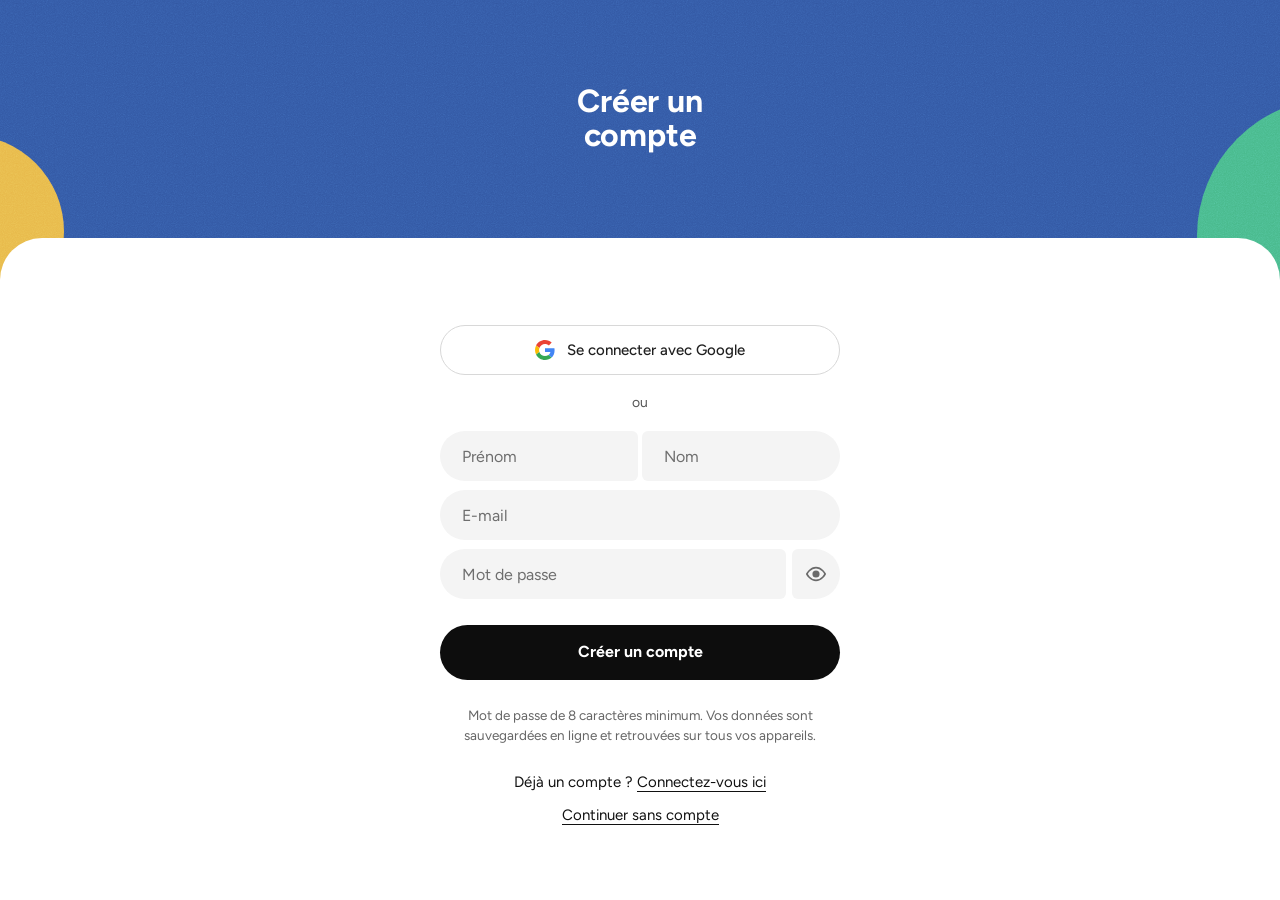
==== index.html @ 7c38512a "Add files via upload" ====
<!DOCTYPE html>
<html lang="fr">
<head>
<meta charset="utf-8">
<meta name="viewport" content="width=device-width, initial-scale=1, viewport-fit=cover">
<title>Classe Master : appel, absences et notes pour enseignants</title>
<meta name="description" content="Classe Master : l’application gratuite pour enseignants. Faites l’appel en quelques secondes, suivez les absences et retards, saisissez les notes et partagez le bilan de vos classes.">
<meta name="keywords" content="Classe Master, appel, présence, absences, retards, notes, enseignant, école, classe, Congo, Brazzaville">
<meta name="author" content="MPOUCK Digital Agency">
<meta name="robots" content="index, follow">
<link rel="canonical" href="https://classemaster.github.io/">
<link rel="icon" type="image/svg+xml" href="icons/icon.svg">
<link rel="icon" type="image/png" sizes="32x32" href="icons/favicon-32.png">
<link rel="apple-touch-icon" href="icons/apple-touch-icon.png">
<link rel="manifest" href="manifest.webmanifest">
<meta name="application-name" content="Classe Master">
<meta name="apple-mobile-web-app-title" content="Classe Master">
<meta name="apple-mobile-web-app-capable" content="yes">
<meta property="og:type" content="website">
<meta property="og:site_name" content="Classe Master">
<meta property="og:locale" content="fr_FR">
<meta property="og:title" content="Classe Master : appel, absences et notes pour enseignants">
<meta property="og:description" content="Classe Master : l’application gratuite pour enseignants. Faites l’appel en quelques secondes, suivez les absences et retards, saisissez les notes et partagez le bilan de vos classes.">
<meta property="og:image" content="https://classemaster.github.io/icons/icon-512.png">
<meta property="og:url" content="https://classemaster.github.io/">
<meta name="twitter:card" content="summary">
<meta name="twitter:image" content="https://classemaster.github.io/icons/icon-512.png">
<meta name="twitter:title" content="Classe Master">
<meta name="twitter:description" content="Classe Master : l’application gratuite pour enseignants. Faites l’appel en quelques secondes, suivez les absences et retards, saisissez les notes et partagez le bilan de vos classes.">
<script type="application/ld+json">{"@context":"https://schema.org","@type":"WebApplication","name":"Classe Master","url":"https://classemaster.github.io/","description":"Classe Master : l’application gratuite pour enseignants. Faites l’appel en quelques secondes, suivez les absences et retards, saisissez les notes et partagez le bilan de vos classes.","applicationCategory":"EducationalApplication","operatingSystem":"Any","inLanguage":"fr","offers":{"@type":"Offer","price":"0","priceCurrency":"XAF"},"author":{"@type":"Organization","name":"MPOUCK Digital Agency"}}</script>
<link rel="stylesheet" href="https://fonts.googleapis.com/css2?family=Atkinson+Hyperlegible:wght@400;700&family=Figtree:wght@400;500;600;700&display=swap">
<link rel="stylesheet" href="css/style.css">
<link rel="stylesheet" href="css/theme.css">
<link rel="stylesheet" href="css/features.css">
<meta name="theme-color" content="#1E3F8A">
</head>
<body>
<main>
<header>
  <select id="cls" aria-label="Classe"></select>
  <input type="date" id="dt" aria-label="Date de l’appel">
</header>
<nav role="tablist" aria-label="Navigation principale">
  <button role="tab" data-v="home" aria-selected="false"><svg viewBox="0 0 24 24" aria-hidden="true"><path d="M4 11.5 12 5l8 6.5V20H4z"/><path d="M10 20v-5h4v5"/></svg><span>Accueil</span></button>
  <button role="tab" data-v="hist" aria-selected="false"><svg viewBox="0 0 24 24" aria-hidden="true"><path d="M5 20V10M12 20V4M19 20v-7"/></svg><span>Bilan</span></button>
  <button role="tab" data-v="search" aria-selected="false"><svg viewBox="0 0 24 24" aria-hidden="true"><circle cx="10.5" cy="10.5" r="6"/><path d="m15 15 5.5 5.5"/></svg><span>Recherche</span></button>
  <button role="tab" data-v="compte" aria-selected="false"><svg viewBox="0 0 24 24" aria-hidden="true"><circle cx="12" cy="8" r="4"/><path d="M4.5 20.5c0-4 3.4-6.500 7.500-6.500s7.500 2.500 7.500 6.500"/></svg><span>Compte</span></button>
</nav>
<p class="sync" id="sync"></p>
<div id="pend"></div>
<div id="view"></div>
<p class="site-link"><a href="https://classemaster.github.io/" target="_blank" rel="noopener">Classe Master · classemaster.github.io</a></p>
</main>
<noscript><p style="padding:24px;font-family:sans-serif">Classe Master nécessite JavaScript. Activez-le puis rechargez la page : <a href="https://classemaster.github.io/">classemaster.github.io</a></p></noscript>
<div id="lock" class="lock" hidden><div class="card"><h1 style="text-transform:none">Classe Master</h1><p class="sub">Entrez votre code pour continuer.</p><input id="lp" class="pin" type="text" inputmode="numeric" autocomplete="off" autocapitalize="off" spellcheck="false" maxlength="8" placeholder="4 à 8 chiffres" aria-label="Code"><p class="sub" id="lm"></p><button class="btn" id="lgo" style="width:100%">Déverrouiller</button><button class="lnk" id="lfg" style="margin-top:10px">Code oublié ?</button></div></div>

<script src="js/vendor/supabase.js" defer></script>
<script src="js/state.js" defer></script>
<script src="js/supabase.js" defer></script>
<script src="js/utils.js" defer></script>
<script src="js/auth.js" defer></script>
<script src="js/nav.js" defer></script>
<script src="js/appel.js" defer></script>
<script src="js/export.js" defer></script>
<script src="js/bilan.js" defer></script>
<script src="js/classes.js" defer></script>
<script src="js/notes.js" defer></script>
<script src="js/moyennes.js" defer></script>
<script src="js/progression.js" defer></script>
<script src="js/bulletins.js" defer></script>
<script src="js/carnet.js" defer></script>
<script src="js/cahier.js" defer></script>
<script src="js/import.js" defer></script>
<script src="js/devoirs.js" defer></script>
<script src="js/suivi.js" defer></script>
<script src="js/recherche.js" defer></script>
<script src="js/sync.js" defer></script>
<script src="js/horaires.js" defer></script>
<script src="js/observations.js" defer></script>
<script src="js/events.js" defer></script>
<script src="js/main.js" defer></script>
<script>if("serviceWorker" in navigator&&/^https?:$/.test(location.protocol)){window.addEventListener("load",function(){navigator.serviceWorker.register("sw.js").catch(function(){});});}</script>
</body>
</html>
---- css/style.css ----
:root{--bg:#f2f5f9;--surface:#fff;--ink:#16202e;--mute:#5d6b7e;--line:#d9e0ea;--p:#1f7a4d;--pbg:#e0f3e8;--a:#b42b3a;--abg:#fbe3e6;--r:#9a6200;--rbg:#fdf0d2;--accent:#2b4a8b;
box-sizing:border-box;padding-top:env(safe-area-inset-top,0px);padding-bottom:env(safe-area-inset-bottom,0px)}
@media (prefers-color-scheme:dark){:root:not([data-theme="light"]){--bg:#0f1621;--surface:#192232;--ink:#e8edf5;--mute:#9aa8bc;--line:#2b3850;--p:#5fd08e;--pbg:#14382a;--a:#ff8591;--abg:#43202a;--r:#f2b84b;--rbg:#40330f;--accent:#8fb0f5;color-scheme:dark}}
:root[data-theme="dark"]{--bg:#0f1621;--surface:#192232;--ink:#e8edf5;--mute:#9aa8bc;--line:#2b3850;--p:#5fd08e;--pbg:#14382a;--a:#ff8591;--abg:#43202a;--r:#f2b84b;--rbg:#40330f;--accent:#8fb0f5;color-scheme:dark}
*{box-sizing:border-box}
[hidden]{display:none!important}
.fld{display:block;margin-bottom:10px;font-weight:700}.fld input{display:block;width:100%;margin-top:4px;font-weight:400}
.err{color:var(--a);min-height:1.2em;margin:4px 0 10px}.err.ok{color:var(--p)}
.av{flex:0 0 auto;width:56px;height:56px;border-radius:50%;background:var(--accent);color:var(--bg);display:flex;align-items:center;justify-content:center;font-weight:700;font-size:1.3rem}
.hist{gap:10px}.hist span{min-width:0;overflow-wrap:anywhere}.hist span:last-child{text-align:right;color:var(--mute)}
html{scroll-padding-top:env(safe-area-inset-top,0px)}
body{margin:0;background:var(--bg);color:var(--ink);font:16px/1.4 "Atkinson Hyperlegible",system-ui,-apple-system,"Segoe UI",sans-serif}
button,select,input,textarea{font:inherit;color:inherit}
main{max-width:640px;margin:0 auto;padding:12px 14px 120px}
header{display:flex;gap:8px;align-items:center;margin-bottom:10px}
select,input[type=date],input[type=text],input[type=number],input[type=password],input[type=search],textarea{background:var(--surface);border:1px solid var(--line);border-radius:10px;padding:10px 12px;min-height:44px}
header select{flex:1;font-weight:700}
nav{position:fixed;left:12px;right:12px;bottom:calc(10px + env(safe-area-inset-bottom,0px));max-width:420px;margin:0 auto;z-index:20;display:flex;gap:2px;padding:7px 8px;background:var(--surface);border:1px solid var(--line);border-radius:999px;box-shadow:0 10px 28px rgba(22,32,46,.18),0 2px 6px rgba(22,32,46,.08)}
nav button{flex:1;min-width:0;display:flex;flex-direction:column;align-items:center;gap:3px;padding:6px 0;background:none;border:0;border-radius:999px;font-size:.69rem;font-weight:700;color:var(--mute);cursor:pointer}
nav svg{width:23px;height:23px;fill:none;stroke:currentColor;stroke-width:1.8;stroke-linecap:round;stroke-linejoin:round}
nav button[aria-selected=true]{color:var(--accent);background:var(--bg)}
nav button[aria-selected=true] svg{stroke-width:2.3}
:focus-visible{outline:3px solid var(--accent);outline-offset:2px}
h1{font-size:1.5rem;margin:0;text-transform:capitalize}
.sub{color:var(--mute);margin:2px 0 12px}
.count{display:flex;gap:8px;margin:12px 0}
.count div{flex:1;border-radius:10px;padding:8px 10px;font-weight:700;text-align:center}
.count b{display:block;font-size:1.6rem;line-height:1.1}
.cp{background:var(--pbg);color:var(--p)}.ca{background:var(--abg);color:var(--a)}.cr{background:var(--rbg);color:var(--r)}.cn{background:var(--line);color:var(--mute)}
.bar{display:flex;gap:8px;margin-bottom:12px;flex-wrap:wrap}
.btn{background:var(--accent);color:var(--bg);border:0;border-radius:10px;padding:10px 14px;font-weight:700;min-height:44px;cursor:pointer}
.btn.ghost{background:none;color:var(--accent);border:1px solid var(--accent)}
.row{background:var(--surface);border:1px solid var(--line);border-left:6px solid var(--line);border-radius:12px;padding:10px 12px;margin-bottom:8px}
.row.p{border-left-color:var(--p)}.row.a{border-left-color:var(--a);background:var(--abg)}.row.r{border-left-color:var(--r);background:var(--rbg)}
.nm{font-weight:700;margin-bottom:8px}.row[hidden]{display:none}.qb{display:flex;gap:6px;margin-bottom:8px}.qb input{flex:1;min-width:0}
.mot{display:flex;gap:6px;margin-top:8px}.mot input{flex:1;min-width:0}.flt{display:flex;gap:6px;flex-wrap:wrap;margin-bottom:12px}.flt select{flex:1}.sync{font-size:.85rem;color:var(--mute);margin:-6px 0 10px}
.al{display:inline-block;background:var(--abg);color:var(--a);border:1px solid var(--a);border-radius:999px;padding:1px 8px;font-size:.8rem;font-weight:700;margin-left:6px}
.rate{font-size:2.2rem;font-weight:700;color:var(--accent);line-height:1.1;margin-bottom:4px}
.lnk{background:none;border:0;padding:6px 0;color:var(--accent);font-weight:700;text-align:left;cursor:pointer;font-size:inherit}
.mt{font-size:.85rem}.mt th,.mt td{padding:6px 4px;min-width:30px;text-align:center}.mt .sk{position:sticky;left:0;background:var(--surface);text-align:left;min-width:110px;z-index:1}.mt td[data-open]{cursor:pointer;font-weight:700}
.lock{position:fixed;inset:0;background:var(--bg);z-index:50;display:flex;align-items:center;justify-content:center;padding:20px}.lock[hidden]{display:none}.lock .card{width:100%;max-width:360px;margin:0}
.pin{-webkit-text-security:disc;letter-spacing:.35em;text-align:center;font-size:1.3rem;width:100%}
.seg{display:grid;grid-template-columns:repeat(3,1fr);gap:6px}
.seg button{border:1px solid var(--line);background:var(--surface);border-radius:8px;min-height:42px;cursor:pointer;font-weight:700}
.seg button[aria-pressed=true].p{background:var(--p);color:var(--bg);border-color:var(--p)}
.seg button[aria-pressed=true].a{background:var(--a);color:var(--bg);border-color:var(--a)}
.seg button[aria-pressed=true].r{background:var(--r);color:var(--bg);border-color:var(--r)}
.card{background:var(--surface);border:1px solid var(--line);border-radius:12px;padding:12px;margin-bottom:12px}
.card h2{font-size:1.05rem;margin:0 0 8px}
textarea{width:100%;min-height:120px}
.sum{white-space:pre-wrap;background:var(--bg);border-radius:8px;padding:10px;margin:8px 0}
.scroll{overflow-x:auto}
table{border-collapse:collapse;width:100%}
th,td{text-align:left;padding:8px 6px;border-bottom:1px solid var(--line)}
td.n,th.n{text-align:center}
.li{display:flex;justify-content:space-between;align-items:center;gap:8px;padding:10px 0;border-bottom:1px solid var(--line)}
.li button{background:none;border:0;color:var(--a);font-weight:700;cursor:pointer;min-height:40px}
.hist{width:100%;text-align:left;background:var(--surface);border:1px solid var(--line);border-radius:10px;padding:10px 12px;margin-bottom:8px;cursor:pointer;display:flex;justify-content:space-between}
.empty{text-align:center;color:var(--mute);padding:28px 10px}
.fl{position:fixed;left:0;right:0;bottom:0;padding:10px 14px calc(10px + env(safe-area-inset-bottom,0px));background:var(--bg);border-top:1px solid var(--line)}
.fl .btn{width:100%;max-width:612px;display:block;margin:0 auto}
/* ===== Écrans de connexion / création de compte ===== */
.authpage{--hd:#3358a4;--c1:#e8b94a;--c2:#48b98b;--w:min(100vw,460px);
--grain:url("data:image/svg+xml;utf8,<svg xmlns='http://www.w3.org/2000/svg' width='160' height='160'><filter id='n'><feTurbulence type='fractalNoise' baseFrequency='.9' numOctaves='3' stitchTiles='stitch'/><feColorMatrix type='saturate' values='0'/></filter><rect width='100%' height='100%' filter='url(%23n)'/></svg>");
position:fixed;inset:0;z-index:30;overflow:hidden;color-scheme:light;font-family:"Figtree","Atkinson Hyperlegible",system-ui,-apple-system,"Segoe UI",sans-serif;background:#fff;display:flex}
.ascroll{flex:1;display:flex;min-width:0;min-height:0}
.acard{display:flex;flex-direction:column;width:100%;height:100%;background:#fff;color:#111;overflow:hidden}
.ahead{position:relative;flex:3 1 0;min-height:120px;max-height:340px;overflow:hidden;background:var(--hd)}
.ahead::after{content:"";position:absolute;inset:0;background:var(--grain);opacity:.32;mix-blend-mode:overlay;pointer-events:none}
.ahead i{position:absolute;border-radius:50%}
.ahead .c1{width:calc(var(--w)*.42);height:calc(var(--w)*.42);left:calc(var(--w)*-.28);bottom:calc(var(--w)*-.1);background:var(--c1)}
.ahead .c2{width:calc(var(--w)*.6);height:calc(var(--w)*.6);right:calc(var(--w)*-.42);bottom:calc(var(--w)*-.2);background:var(--c2)}
.ahead h1{position:absolute;left:0;right:0;top:env(safe-area-inset-top,0px);height:calc(100% - 44px - env(safe-area-inset-top,0px));margin:0;display:flex;align-items:center;justify-content:center;text-align:center;font-size:32px;line-height:1.05;font-weight:700;letter-spacing:-.2px;text-transform:none;color:#fff}
.apanel{position:relative;flex:1 0 auto;margin-top:-44px;background:#fff;border-radius:42px 42px 0 0;padding-top:40px;padding-bottom:calc(28px + env(safe-area-inset-bottom,0px));padding-inline:max(23px,calc((100% - 400px)/2));display:flex;flex-direction:column;justify-content:center}
.acard .gbtn{display:flex;align-items:center;justify-content:center;gap:12px;width:100%;height:50px;padding:0;background:#fff;border:1.5px solid #d8d8d8;border-radius:999px;font-family:inherit;font-size:15px;font-weight:500;color:#202020;cursor:pointer}
.gbtn svg{width:20px;height:20px;flex:0 0 auto}
.aor{margin:18px 0;line-height:20px;text-align:center;color:#555;font-size:14px}
.acard .ai{display:block;width:100%;height:50px;min-height:50px;margin:0;padding:0 22px;border:0;border-radius:999px;background:#f4f4f4;color:#1b1b1b;font-family:inherit;font-size:16px}
.acard .ai::placeholder{color:#6e6e6e;opacity:1}
.acard .afull{margin-bottom:9px}
.arow{display:flex;gap:4px;margin-bottom:9px}
.arow.pw{gap:6px;margin-bottom:0}
.acard .arow .ai{flex:1;min-width:0}
.acard .arow .ai:first-child{border-radius:25px 6px 6px 25px}
.acard .arow .ai:nth-child(2){border-radius:6px 25px 25px 6px}
.acard .eye{flex:0 0 48px;height:50px;padding:0;border:0;border-radius:6px 25px 25px 6px;background:#f4f4f4;color:#6a6a6a;display:flex;align-items:center;justify-content:center;cursor:pointer}
.eye svg{width:22px;height:22px;fill:none;stroke:currentColor;stroke-width:1.8;stroke-linecap:round;stroke-linejoin:round}
.eye .pu{fill:currentColor}.eye .sl{display:none}.eye[aria-pressed=true] .sl{display:block}
.aerr{margin:12px 4px 0;text-align:center;font-size:13.5px;line-height:1.3;color:#b42b3a}
.aerr:empty{display:none}
.aerr.aok{color:#1f7a4d}
.acard .abtn{display:block;width:100%;height:55px;margin:26px 0 0;padding:0;border:0;border-radius:999px;background:#0d0d0d;color:#fff;font-family:inherit;font-size:16px;font-weight:700;cursor:pointer}
.abtn:hover{background:#262626}.abtn:active{transform:scale(.99)}
.aterms{margin:25px 0 0;min-height:40px;display:flex;align-items:center;justify-content:center;text-align:center;font-size:13.5px;line-height:20px;color:#666}
.afoot{margin:26px 0 0;text-align:center;font-size:15px;line-height:20px;color:#111}
.acard .alink{display:inline;background:none;border:0;border-bottom:1px solid currentColor;padding:2px 0 0;margin:0;font-family:inherit;font-size:inherit;line-height:1.2;color:#111;cursor:pointer}
.afoot.gl{margin-top:12px}
.gban{display:flex;gap:10px;align-items:center;justify-content:space-between;background:var(--rbg);color:var(--r);border:1px solid var(--r);border-radius:12px;padding:8px 8px 8px 12px;margin-bottom:12px;font-weight:700;font-size:.9rem;line-height:1.3}
.gban .btn{flex:0 0 auto;padding:8px 12px;min-height:40px}
.acard :focus-visible{outline:3px solid #111;outline-offset:2px}
.acard .ai:focus,.acard .ai:focus-visible{outline:0;box-shadow:inset 0 0 0 2px #111;background:#fff}
/* ===== Accueil ===== */
.hm{display:grid;gap:12px}
.hm-hero{position:relative;overflow:hidden;isolation:isolate;border-radius:26px;padding:18px 18px 16px;color:#fff;background:#2f55a0}
.hm-hero::before{content:"";position:absolute;z-index:-1;width:150px;height:150px;border-radius:50%;background:#48b98b;right:-50px;bottom:-80px}
.hm-hero::after{content:"";position:absolute;z-index:-1;width:130px;height:130px;border-radius:50%;background:#e8b94a;right:70px;bottom:-90px}
.hm-top{display:flex;justify-content:space-between;align-items:flex-start;gap:12px}
.hm-date{font-size:.85rem;opacity:.88}
.hm-hi{font-size:1.6rem;line-height:1.1;margin:4px 0 6px;text-transform:none}
.hm-cl{font-weight:700;font-size:.95rem}
.hm-ring{position:relative;flex:0 0 84px;width:84px;height:84px}
.rg{width:84px;height:84px}.rg circle{fill:none;stroke-width:8;stroke-linecap:round}
.rt{stroke:rgba(255,255,255,.28)}.rp{stroke:#fff}
.rv{position:absolute;inset:0;display:flex;align-items:center;justify-content:center;font-weight:700;font-size:1.15rem}
.hm-st{margin:14px 0;font-size:.92rem}
.hm-cta{min-height:46px;padding:0 22px;border:0;border-radius:999px;background:#fff;color:#16202e;font-weight:700;font-size:1rem;cursor:pointer}
.hm-card{background:var(--surface);border:1px solid var(--line);border-radius:20px;padding:14px}
.hm-h{font-size:1.05rem;font-weight:700;margin:0 0 10px}
.hm-h2{margin:6px 0 -4px}
.hm-week{display:flex;gap:6px}
.wd{flex:1;display:flex;flex-direction:column;align-items:center;gap:6px;background:none;border:0;padding:0;cursor:pointer;font-weight:700;color:var(--mute);font-size:.8rem}
.wd i{font-style:normal;width:40px;height:40px;border-radius:50%;display:flex;align-items:center;justify-content:center;border:2px dashed var(--line);font-size:.95rem;color:var(--ink)}
.wd.dn i{background:var(--p);border:2px solid var(--p);color:var(--bg)}
.wd.td i{border:2px solid var(--accent);color:var(--accent)}
.wd.fu{opacity:.55}
.hm-tiles{display:grid;grid-template-columns:repeat(3,1fr);gap:8px}
.hm-tile{background:var(--surface);border:1px solid var(--line);border-radius:18px;padding:12px 6px;text-align:center;display:flex;flex-direction:column;gap:2px}
.hm-tile b{font-size:1.5rem;line-height:1.1}.hm-tile span{font-size:.75rem;color:var(--mute);font-weight:700}
.hm-cls{display:grid;grid-template-columns:repeat(2,1fr);gap:10px}
@media (min-width:520px){.hm-cls{grid-template-columns:repeat(3,1fr)}}
.cc{min-width:0;display:flex;flex-direction:column;gap:6px;text-align:left;background:var(--surface);border:2px solid var(--line);border-radius:20px;padding:12px;cursor:pointer}
.cc.on{border-color:var(--accent);box-shadow:0 6px 16px rgba(43,74,139,.15)}
.cc b{font-size:1.02rem;overflow-wrap:anywhere}.cc small{color:var(--mute);font-size:.8rem}
.sp{display:flex;align-items:flex-end;gap:3px;height:30px}.sp i{flex:1;background:var(--p);border-radius:3px 3px 1px 1px}.sp i.e{height:4px;background:var(--line)}
.cc em{font-style:normal;font-weight:700;font-size:.78rem;align-self:flex-start;border-radius:999px;padding:2px 9px}
.cc em.ok{background:var(--pbg);color:var(--p)}.cc em.todo{background:var(--rbg);color:var(--r)}
.cc.add{align-items:center;justify-content:center;border-style:dashed;color:var(--accent);min-height:132px}.cc.add b{font-size:2rem}
.hist small{color:var(--mute);font-weight:400}
@media (max-height:820px){
.ahead h1{font-size:28px}
.apanel{padding-top:22px;padding-bottom:calc(18px + env(safe-area-inset-bottom,0px))}
.aor{margin:10px 0}
.acard .gbtn,.acard .ai,.acard .eye{height:46px;min-height:46px}
.acard .abtn{height:50px;margin-top:18px}
.aterms{margin-top:14px;min-height:0;font-size:12px;line-height:17px}
.afoot{margin-top:12px}.afoot.gl{margin-top:8px}
}
@media (max-height:560px){
.acard .gbtn,.acard .ai,.acard .eye{height:40px;min-height:40px}
.acard .abtn{height:44px;margin-top:12px}
.aor{margin:6px 0}.arow,.acard .afull{margin-bottom:6px}
.aterms{margin-top:8px}.afoot{margin-top:8px}.afoot.gl{margin-top:6px}
.apanel{padding-top:16px;padding-bottom:calc(12px + env(safe-area-inset-bottom,0px))}
}
.cl-t{display:grid;grid-template-columns:repeat(3,1fr);gap:8px;margin-bottom:10px}
.cl-t div{background:var(--surface);border:1px solid var(--line);border-radius:14px;padding:10px 4px;text-align:center;display:flex;flex-direction:column;gap:2px}
.cl-t b{font-size:1.35rem;line-height:1.1}.cl-t span{font-size:.72rem;color:var(--mute);font-weight:700}
.cl-sp{display:flex;align-items:flex-end;gap:4px;height:64px}.cl-sp i{flex:1;background:var(--p);border-radius:3px 3px 1px 1px}.cl-sp i.e{height:4px;background:var(--line)}
.cl-ax{display:flex;justify-content:space-between;font-size:.72rem;color:var(--mute);margin-top:4px}
.cl-act{display:flex;gap:8px;flex-wrap:wrap;margin:10px 0}

.adlg{position:fixed;inset:0;z-index:100;display:flex;align-items:center;justify-content:center;padding:20px;background:rgba(0,0,0,.55)}
.adbox{width:100%;max-width:340px;background:#fff;color:#1b1b1b;border-radius:24px;padding:28px 24px 24px;text-align:center;box-shadow:0 12px 40px rgba(0,0,0,.35)}
.adico{width:56px;height:56px;margin:0 auto 14px;border-radius:50%;background:#e3f4ea;color:#1f7a4d;font-size:30px;line-height:56px;font-weight:700}
.adbox h2{margin:0 0 10px;font-size:20px;color:#111;text-transform:none}
.adbox p{margin:0;font-size:15px;line-height:1.45;color:#444}
.adbox .abtn{margin-top:22px;height:50px}
#pend:empty{display:none}
.adrow{display:flex;gap:6px;margin-top:16px}
.adbox .adi{flex:1;min-width:0;height:50px;padding:0 22px;border:0;border-radius:999px 6px 6px 999px;background:#f4f4f4;color:#1b1b1b;font-family:inherit;font-size:16px}
.adbox .eye{flex:0 0 48px;height:50px;padding:0;border:0;border-radius:6px 999px 999px 6px;background:#f4f4f4;color:#6a6a6a;display:flex;align-items:center;justify-content:center;cursor:pointer}
.adbox .aerr{margin-top:10px}
.adbox .abtn{display:block;width:100%;padding:0;border:0;border-radius:999px;background:#0d0d0d;color:#fff;font-family:inherit;font-size:16px;font-weight:700;cursor:pointer}
.adbox .afoot{margin:16px 0 0;font-size:15px}
.adbox .alink{background:none;border:0;border-bottom:1px solid currentColor;padding:2px 0 0;font-family:inherit;font-size:inherit;color:#111;cursor:pointer}
---- css/theme.css ----
/* Thème : marine profond, neutres bleutés, cartes arrondies, ombres douces.
   Chargé après style.css : il surcharge couleurs, rayons et ombres. */
:root{
  --bg:#F4F6FA;--surface:#FFFFFF;--ink:#12213B;--mute:#66758C;--line:#E4E9F2;
  --accent:#1E3F8A;--soft:#E8EEFB;
  --p:#177A55;--pbg:#E1F4EB;--a:#C8374A;--abg:#FCE6E9;--r:#B26A00;--rbg:#FDF1D8;
  --shadow:0 6px 22px rgba(18,33,59,.07),0 1px 3px rgba(18,33,59,.05);
  --hero:linear-gradient(135deg,#1E3F8A 0%,#3563C9 100%);
}
@media (prefers-color-scheme:dark){:root:not([data-theme="light"]){
  --bg:#0C1424;--surface:#152038;--ink:#E9EEF8;--mute:#9AA9C1;--line:#25324D;
  --accent:#8FB0F5;--soft:#1D2D52;
  --p:#5FD08E;--pbg:#14382A;--a:#FF8591;--abg:#43202A;--r:#F2B84B;--rbg:#40330F;
  --shadow:0 6px 22px rgba(0,0,0,.35);
}}
:root[data-theme="dark"]{
  --bg:#0C1424;--surface:#152038;--ink:#E9EEF8;--mute:#9AA9C1;--line:#25324D;
  --accent:#8FB0F5;--soft:#1D2D52;
  --p:#5FD08E;--pbg:#14382A;--a:#FF8591;--abg:#43202A;--r:#F2B84B;--rbg:#40330F;
  --shadow:0 6px 22px rgba(0,0,0,.35);
}
body{font-family:"Figtree","Atkinson Hyperlegible",system-ui,-apple-system,"Segoe UI",sans-serif}
h1,h2,.hm-hi{font-weight:700;letter-spacing:-.01em}
:focus-visible{outline:2px solid var(--accent);outline-offset:2px}

/* Cartes */
.card,.hm-card,.hm-tile,.cl-t div,.hist,.cc,.row{border-radius:20px;border:1px solid var(--line);box-shadow:var(--shadow)}
.card,.hm-card{padding:16px}
.row{border-left-width:5px}
.cc{border-width:1px}
.cc.on{border:2px solid var(--accent);box-shadow:var(--shadow)}
.cc.add{box-shadow:none;border:2px dashed var(--line)}

/* Carte d'accueil mise en avant */
.hm-hero{background:var(--hero);border-radius:28px;box-shadow:0 14px 34px rgba(30,63,138,.30)}
.hm-hero::before{background:rgba(255,255,255,.10)}
.hm-hero::after{background:rgba(255,255,255,.07)}
.hm-cta{color:#1E3F8A;box-shadow:0 4px 12px rgba(0,0,0,.14)}

/* Boutons en pilule */
.btn{border-radius:999px;padding:10px 20px;box-shadow:0 4px 12px rgba(30,63,138,.22)}
.btn.ghost{background:var(--soft);color:var(--accent);border:0;box-shadow:none}
.seg button{border-radius:14px;min-height:44px}
.seg button[aria-pressed=true]{box-shadow:0 4px 10px rgba(18,33,59,.15)}

/* Champs */
select,input[type=date],input[type=text],input[type=number],input[type=password],input[type=search],textarea{border-radius:14px;border-color:var(--line)}

/* Navigation du bas */
nav{border-radius:999px;border:1px solid var(--line);box-shadow:0 12px 30px rgba(18,33,59,.16)}
nav button[aria-selected=true]{background:var(--soft);color:var(--accent)}

/* Tableaux */
th{color:var(--mute);font-size:.74rem;font-weight:700;text-transform:uppercase;letter-spacing:.04em}
td,th{border-bottom-color:var(--line)}
.al{border:0}
.hist small{color:var(--mute)}
---- css/features.css ----
/* Styles des fonctions ajoutées : séances du jour, observations */
.bn{background:var(--rbg);color:var(--r);border-radius:14px;padding:8px 12px;font-weight:700;margin:0 0 10px}
.tg{display:inline-block;border-radius:999px;padding:1px 9px;font-size:.74rem;font-weight:700}
.k-pos{background:var(--pbg);color:var(--p)}
.k-cmp{background:var(--rbg);color:var(--r)}
.k-dif{background:var(--abg);color:var(--a)}
.k-aut{background:var(--soft);color:var(--accent)}
textarea{width:100%;resize:vertical}

/* Page Sauvegarde et partage : sections claires, boutons pleine largeur */
.sec-t{font-size:.78rem;font-weight:700;text-transform:uppercase;letter-spacing:.05em;color:var(--mute);margin:20px 4px 8px}
.bar.stk .btn{flex:1 1 100%}
.bar.two .btn{flex:1 1 0;min-width:0;padding-left:10px;padding-right:10px}
.sr{position:absolute;width:1px;height:1px;opacity:0;overflow:hidden}
.fbtn{display:flex;align-items:center;justify-content:center;width:100%;cursor:pointer;text-align:center}
.sr:focus-visible+.fbtn{outline:2px solid var(--accent);outline-offset:2px}
.note{text-align:center;font-size:.85rem;margin:16px 8px}
.card .flt{margin-bottom:12px}
/* Garde la page et la barre du bas dans la largeur de l'écran */
html,body{max-width:100%;overflow-x:hidden}
main{min-width:0}
nav{left:50%;right:auto;transform:translateX(-50%);width:min(420px,calc(100% - 24px));margin:0}

/* Devoirs rendus et statistiques d'une évaluation */
.rdt{display:flex;align-items:center;gap:8px;margin-top:12px;font-weight:600}
.rdt input{width:20px;height:20px}
.er{border-bottom:1px solid var(--line)}.er .li{border-bottom:0;padding-bottom:4px}
.rd{display:grid;grid-template-columns:repeat(3,1fr);gap:6px;padding:0 0 10px}
.rd button{border:1px solid var(--line);background:var(--surface);color:var(--ink);border-radius:12px;min-height:40px;font-weight:700;font-size:.85rem;cursor:pointer}
.rd button[aria-pressed=true].rd-r{background:var(--p);color:var(--bg);border-color:var(--p)}
.rd button[aria-pressed=true].rd-l{background:var(--r);color:var(--bg);border-color:var(--r)}
.rd button[aria-pressed=true].rd-n{background:var(--a);color:var(--bg);border-color:var(--a)}
.dist{display:grid;grid-template-columns:repeat(4,1fr);gap:8px;height:130px;align-items:end}
.dist div{display:flex;flex-direction:column;align-items:center;justify-content:flex-end;height:100%;gap:4px}
.dist em{font-style:normal;font-weight:700;font-size:.9rem}
.dist i{display:block;width:100%;background:var(--accent);border-radius:8px 8px 0 0;min-height:4px}
.dist span{font-size:.78rem;color:var(--mute)}

/* Élèves à suivre */
.sv-h{display:flex;justify-content:space-between;align-items:center;gap:8px}
.sv-c{display:flex;flex-wrap:wrap;gap:6px;margin-top:8px}

/* Lien du site */
.site-link{text-align:center;font-size:.8rem;margin:24px 8px 96px}
.site-link a{color:var(--mute);text-decoration:none}
.site-link a:hover{text-decoration:underline}
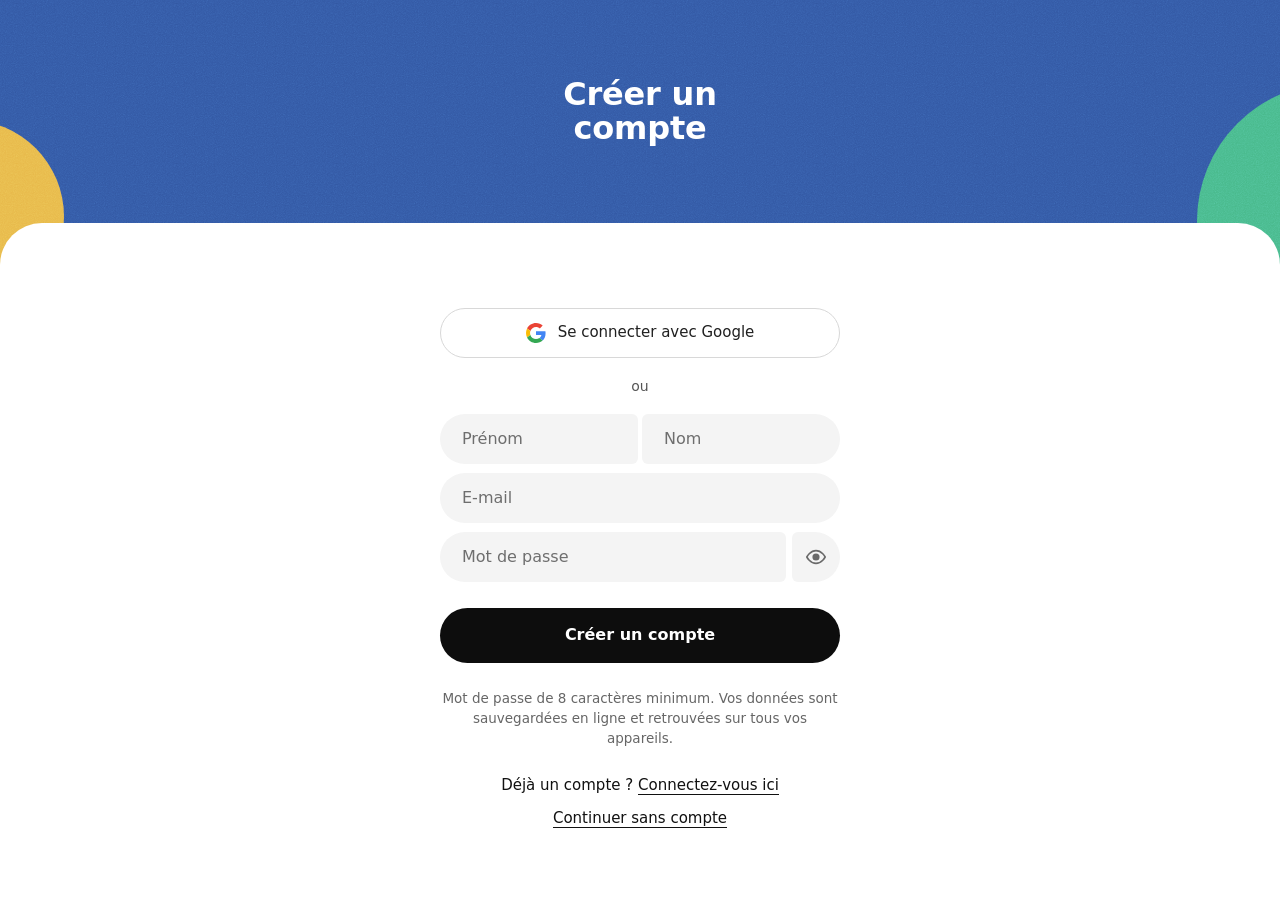
==== commit 484a2752: "Add files via upload" ====
--- a/index.html
+++ b/index.html
@@ -2,6 +2,7 @@
 <html lang="fr">
 <head>
 <meta charset="utf-8">
+<meta http-equiv="Content-Security-Policy" content="default-src 'self'; script-src 'self' 'unsafe-inline'; style-src 'self' 'unsafe-inline' https://fonts.googleapis.com; font-src 'self' https://fonts.gstatic.com; img-src 'self' data: blob:; connect-src 'self' https://wnlsxtmekyvtizdwxxuc.supabase.co wss://wnlsxtmekyvtizdwxxuc.supabase.co; object-src 'none'; base-uri 'self'; form-action 'self'">
 <meta name="viewport" content="width=device-width, initial-scale=1, viewport-fit=cover">
 <title>Classe Master : appel, absences et notes pour enseignants</title>
 <meta name="description" content="Classe Master : l’application gratuite pour enseignants. Faites l’appel en quelques secondes, suivez les absences et retards, saisissez les notes et partagez le bilan de vos classes.">
@@ -32,7 +33,12 @@
 <link rel="stylesheet" href="css/style.css">
 <link rel="stylesheet" href="css/theme.css">
 <link rel="stylesheet" href="css/features.css">
+<link rel="stylesheet" href="css/charts.css">
+<link rel="stylesheet" href="css/graphiques.css">
+<link rel="stylesheet" href="css/print.css">
+<link rel="stylesheet" href="css/undo.css">
 <meta name="theme-color" content="#1E3F8A">
+<script src="js/theme.js"></script>
 </head>
 <body>
 <main>
@@ -55,6 +61,12 @@
 <div id="lock" class="lock" hidden><div class="card"><h1 style="text-transform:none">Classe Master</h1><p class="sub">Entrez votre code pour continuer.</p><input id="lp" class="pin" type="text" inputmode="numeric" autocomplete="off" autocapitalize="off" spellcheck="false" maxlength="8" placeholder="4 à 8 chiffres" aria-label="Code"><p class="sub" id="lm"></p><button class="btn" id="lgo" style="width:100%">Déverrouiller</button><button class="lnk" id="lfg" style="margin-top:10px">Code oublié ?</button></div></div>
 
 <script src="js/vendor/supabase.js" defer></script>
+<script src="js/graphiques/core.js" defer></script>
+<script src="js/graphiques/donut-chart.js" defer></script>
+<script src="js/graphiques/charts.js" defer></script>
+<script src="js/graphiques/charts-extra.js" defer></script>
+<script src="js/graphiques/charts-more.js" defer></script>
+<script src="js/graphiques.js" defer></script>
 <script src="js/state.js" defer></script>
 <script src="js/supabase.js" defer></script>
 <script src="js/utils.js" defer></script>
@@ -68,17 +80,28 @@
 <script src="js/moyennes.js" defer></script>
 <script src="js/progression.js" defer></script>
 <script src="js/bulletins.js" defer></script>
+<script src="js/fiche.js" defer></script>
 <script src="js/carnet.js" defer></script>
 <script src="js/cahier.js" defer></script>
 <script src="js/import.js" defer></script>
 <script src="js/devoirs.js" defer></script>
 <script src="js/suivi.js" defer></script>
 <script src="js/recherche.js" defer></script>
+<script src="js/merge.js" defer></script>
+<script src="js/undo.js" defer></script>
 <script src="js/sync.js" defer></script>
 <script src="js/horaires.js" defer></script>
 <script src="js/observations.js" defer></script>
+<script src="js/parents.js" defer></script>
+<script src="js/share.js" defer></script>
+<script src="js/saisie.js" defer></script>
+<script src="js/compare.js" defer></script>
+<script src="js/archive.js" defer></script>
 <script src="js/events.js" defer></script>
+<script src="js/prevention.js" defer></script>
+<script src="js/annee.js" defer></script>
 <script src="js/main.js" defer></script>
+<script src="js/maj.js" defer></script>
 <script>if("serviceWorker" in navigator&&/^https?:$/.test(location.protocol)){window.addEventListener("load",function(){navigator.serviceWorker.register("sw.js").catch(function(){});});}</script>
 </body>
 </html>
--- a/css/features.css
+++ b/css/features.css
@@ -44,3 +44,43 @@
 .site-link{text-align:center;font-size:.8rem;margin:24px 8px 96px}
 .site-link a{color:var(--mute);text-decoration:none}
 .site-link a:hover{text-decoration:underline}
+
+/* Graphiques de progression */
+.gx{display:block;width:100%;height:auto;max-height:230px}
+.gx .gl{stroke:var(--line);stroke-width:1}
+.gx .g10{stroke:var(--mute);stroke-width:1;stroke-dasharray:4 4;opacity:.7}
+.gx .gt{fill:var(--mute);font-size:9.5px}
+.gx .gv{fill:var(--ink);font-size:9.5px;font-weight:700}
+.gx .gp{fill:none;stroke-width:2.4;stroke-linejoin:round;stroke-linecap:round}
+.gx .gp.s1,.gleg i.s1{stroke:var(--accent);background:var(--accent)}
+.gx .gp.s2,.gleg i.s2{stroke:var(--r);background:var(--r)}
+.gx .gp.s2{stroke-dasharray:5 4}
+.gx .gd.s1{fill:var(--accent);stroke:var(--surface);stroke-width:1.5}
+.gx .gd.s2{fill:var(--r);stroke:var(--surface);stroke-width:1.5}
+.gleg{display:flex;flex-wrap:wrap;gap:6px 16px;font-size:.8rem;color:var(--mute);font-weight:700;margin-top:6px}
+.gleg i{display:inline-block;width:14px;height:4px;border-radius:2px;margin-right:6px;vertical-align:middle}
+
+/* Carnet de correspondance */
+.c-obs{background:var(--rbg);color:var(--r)}
+.c-conv{background:var(--abg);color:var(--a)}
+.c-inf{background:var(--soft);color:var(--accent)}
+.c-fel{background:var(--pbg);color:var(--p)}
+.cr-i{padding:10px 0;border-bottom:1px solid var(--line)}
+.cr-i:last-child{border-bottom:0;padding-bottom:0}
+.card>.cr-i:last-child{padding-bottom:0}
+.cr-i p{margin:6px 0 8px;white-space:pre-wrap;overflow-wrap:anywhere}
+.cr-h{display:flex;justify-content:space-between;align-items:flex-start;gap:8px}
+.cr-b{display:flex;gap:6px;flex-wrap:wrap}
+.cr-b button{border:1px solid var(--line);background:var(--surface);color:var(--accent);border-radius:999px;padding:6px 12px;min-height:36px;font-weight:700;font-size:.82rem;cursor:pointer}
+.cr-b button.cr-v[aria-pressed=true]{background:var(--pbg);color:var(--p);border-color:transparent}
+.cr-i.vu p{opacity:.8}
+
+/* Cahier de textes : progression du programme */
+.pgv{display:flex;align-items:baseline;gap:10px;flex-wrap:wrap}
+.pgv b{font-size:2rem;line-height:1.1;color:var(--accent)}
+.pgv span{color:var(--mute);font-weight:700;font-size:.9rem}
+.pgb{height:12px;border-radius:999px;background:var(--soft);overflow:hidden;margin-top:8px}
+.pgb i{display:block;height:100%;background:var(--p);border-radius:999px;min-width:0}
+.pgl{display:flex;gap:10px;align-items:flex-start;flex:1;min-width:0;cursor:pointer}
+.pgl input{width:22px;height:22px;flex:0 0 auto;margin-top:2px}
+.pgl span{min-width:0;overflow-wrap:anywhere}
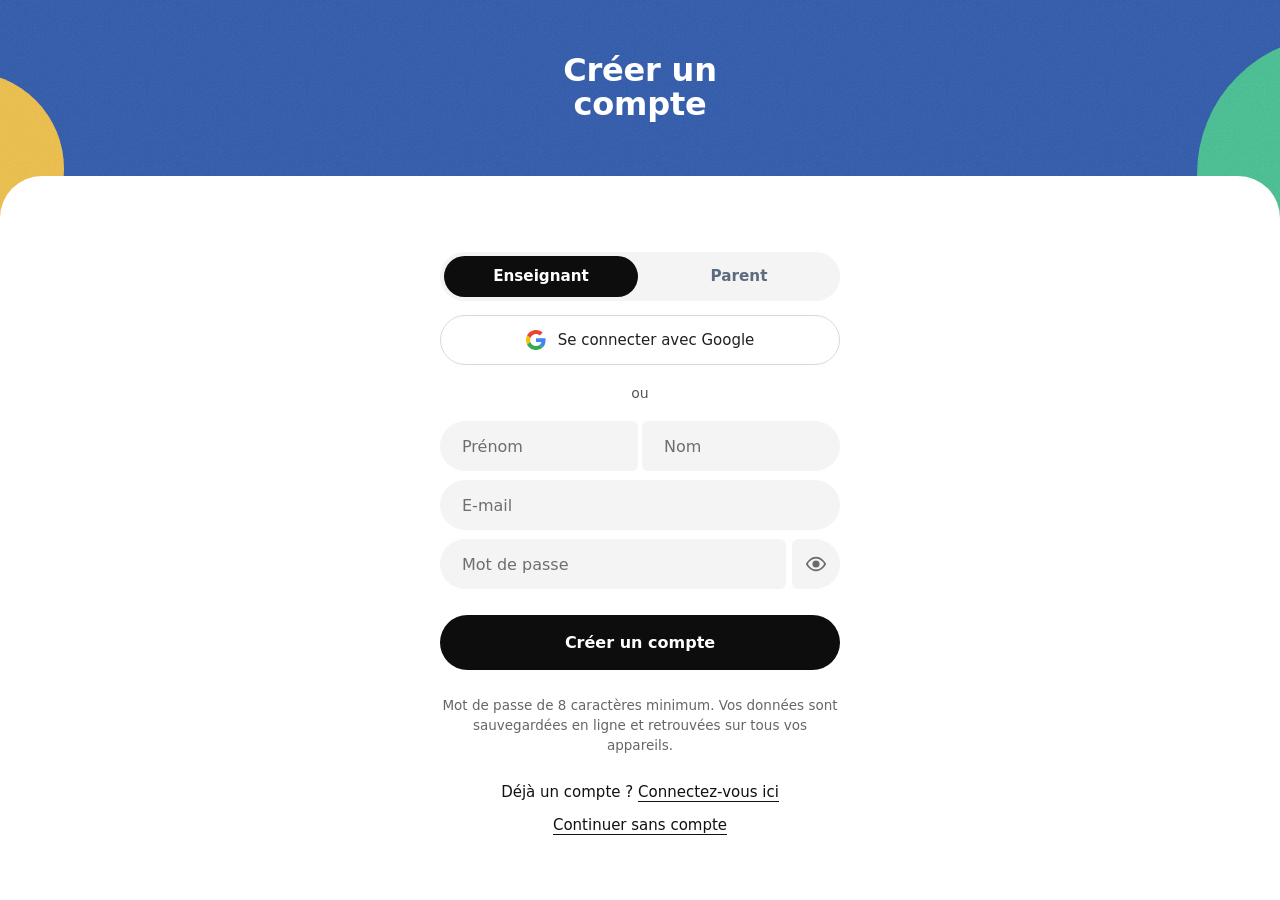
==== commit c4057730: "Add files via upload" ====
--- a/index.html
+++ b/index.html
@@ -29,7 +29,9 @@
 <meta name="twitter:title" content="Classe Master">
 <meta name="twitter:description" content="Classe Master : l’application gratuite pour enseignants. Faites l’appel en quelques secondes, suivez les absences et retards, saisissez les notes et partagez le bilan de vos classes.">
 <script type="application/ld+json">{"@context":"https://schema.org","@type":"WebApplication","name":"Classe Master","url":"https://classemaster.github.io/","description":"Classe Master : l’application gratuite pour enseignants. Faites l’appel en quelques secondes, suivez les absences et retards, saisissez les notes et partagez le bilan de vos classes.","applicationCategory":"EducationalApplication","operatingSystem":"Any","inLanguage":"fr","offers":{"@type":"Offer","price":"0","priceCurrency":"XAF"},"author":{"@type":"Organization","name":"MPOUCK Digital Agency"}}</script>
-<link rel="stylesheet" href="https://fonts.googleapis.com/css2?family=Atkinson+Hyperlegible:wght@400;700&family=Figtree:wght@400;500;600;700&display=swap">
+<link rel="preconnect" href="https://fonts.googleapis.com">
+<link rel="preconnect" href="https://fonts.gstatic.com" crossorigin>
+<link rel="stylesheet" href="https://fonts.googleapis.com/css2?family=Atkinson+Hyperlegible:wght@400;700&family=Figtree:wght@400;500;600;700&family=Fraunces:wght@600;700&display=swap">
 <link rel="stylesheet" href="css/style.css">
 <link rel="stylesheet" href="css/theme.css">
 <link rel="stylesheet" href="css/features.css">
@@ -37,6 +39,9 @@
 <link rel="stylesheet" href="css/graphiques.css">
 <link rel="stylesheet" href="css/print.css">
 <link rel="stylesheet" href="css/undo.css">
+<link rel="stylesheet" href="css/liste.css">
+<link rel="stylesheet" href="css/carnet.css">
+<link rel="stylesheet" href="css/design.css">
 <meta name="theme-color" content="#1E3F8A">
 <script src="js/theme.js"></script>
 </head>
@@ -45,12 +50,14 @@
 <header>
   <select id="cls" aria-label="Classe"></select>
   <input type="date" id="dt" aria-label="Date de l’appel">
+  <div class="dchips" id="dchips" hidden><button type="button" class="dchip" data-dchip="0">Aujourd’hui</button><button type="button" class="dchip" data-dchip="1">Hier</button></div>
 </header>
-<nav role="tablist" aria-label="Navigation principale">
-  <button role="tab" data-v="home" aria-selected="false"><svg viewBox="0 0 24 24" aria-hidden="true"><path d="M4 11.5 12 5l8 6.5V20H4z"/><path d="M10 20v-5h4v5"/></svg><span>Accueil</span></button>
-  <button role="tab" data-v="hist" aria-selected="false"><svg viewBox="0 0 24 24" aria-hidden="true"><path d="M5 20V10M12 20V4M19 20v-7"/></svg><span>Bilan</span></button>
-  <button role="tab" data-v="search" aria-selected="false"><svg viewBox="0 0 24 24" aria-hidden="true"><circle cx="10.5" cy="10.5" r="6"/><path d="m15 15 5.5 5.5"/></svg><span>Recherche</span></button>
-  <button role="tab" data-v="compte" aria-selected="false"><svg viewBox="0 0 24 24" aria-hidden="true"><circle cx="12" cy="8" r="4"/><path d="M4.5 20.5c0-4 3.4-6.500 7.500-6.500s7.500 2.500 7.500 6.500"/></svg><span>Compte</span></button>
+<nav aria-label="Navigation principale">
+  <button data-v="home"><svg viewBox="0 0 24 24" aria-hidden="true"><path d="M4 11.5 12 5l8 6.5V20H4z"/><path d="M10 20v-5h4v5"/></svg><span>Accueil</span></button>
+  <button data-v="hist"><svg viewBox="0 0 24 24" aria-hidden="true"><path d="M5 20V10M12 20V4M19 20v-7"/></svg><span>Bilan</span></button>
+  <button data-v="search"><svg viewBox="0 0 24 24" aria-hidden="true"><circle cx="10.5" cy="10.5" r="6"/><path d="m15 15 5.5 5.5"/></svg><span>Recherche</span></button>
+  <button data-v="compte"><svg viewBox="0 0 24 24" aria-hidden="true"><circle cx="12" cy="8" r="4"/><path d="M4.5 20.5c0-4 3.4-6.500 7.500-6.500s7.500 2.500 7.500 6.500"/></svg><span>Compte</span></button>
+  <button type="button" id="thm" data-theme-toggle="1" aria-label="Passer en mode nuit"><svg viewBox="0 0 24 24" aria-hidden="true"><path d="M20 14.5A8 8 0 1 1 9.5 4a6.5 6.5 0 0 0 10.5 10.5z"/></svg><span>Nuit</span></button>
 </nav>
 <p class="sync" id="sync"></p>
 <div id="pend"></div>
@@ -69,10 +76,14 @@
 <script src="js/graphiques.js" defer></script>
 <script src="js/state.js" defer></script>
 <script src="js/supabase.js" defer></script>
+<script src="js/hooks.js" defer></script>
+<script src="js/idb.js" defer></script>
 <script src="js/utils.js" defer></script>
 <script src="js/auth.js" defer></script>
+<script src="js/liste.js" defer></script>
 <script src="js/nav.js" defer></script>
 <script src="js/appel.js" defer></script>
+<script src="js/telecharger.js" defer></script>
 <script src="js/export.js" defer></script>
 <script src="js/bilan.js" defer></script>
 <script src="js/classes.js" defer></script>
@@ -90,7 +101,12 @@
 <script src="js/merge.js" defer></script>
 <script src="js/undo.js" defer></script>
 <script src="js/sync.js" defer></script>
+<script src="js/etab.js" defer></script>
+<script src="js/niveaux.js" defer></script>
+<script src="js/rentree.js" defer></script>
+<script src="js/design.js" defer></script>
 <script src="js/horaires.js" defer></script>
+<script src="js/rappels.js" defer></script>
 <script src="js/observations.js" defer></script>
 <script src="js/parents.js" defer></script>
 <script src="js/share.js" defer></script>
@@ -100,6 +116,9 @@
 <script src="js/events.js" defer></script>
 <script src="js/prevention.js" defer></script>
 <script src="js/annee.js" defer></script>
+<script src="js/stats-eleve.js" defer></script>
+<script src="js/aide.js" defer></script>
+<script src="js/tour.js" defer></script>
 <script src="js/main.js" defer></script>
 <script src="js/maj.js" defer></script>
 <script>if("serviceWorker" in navigator&&/^https?:$/.test(location.protocol)){window.addEventListener("load",function(){navigator.serviceWorker.register("sw.js").catch(function(){});});}</script>
--- a/css/style.css
+++ b/css/style.css
@@ -15,9 +15,9 @@
 header{display:flex;gap:8px;align-items:center;margin-bottom:10px}
 select,input[type=date],input[type=text],input[type=number],input[type=password],input[type=search],textarea{background:var(--surface);border:1px solid var(--line);border-radius:10px;padding:10px 12px;min-height:44px}
 header select{flex:1;font-weight:700}
-nav{position:fixed;left:12px;right:12px;bottom:calc(10px + env(safe-area-inset-bottom,0px));max-width:420px;margin:0 auto;z-index:20;display:flex;gap:2px;padding:7px 8px;background:var(--surface);border:1px solid var(--line);border-radius:999px;box-shadow:0 10px 28px rgba(22,32,46,.18),0 2px 6px rgba(22,32,46,.08)}
-nav button{flex:1;min-width:0;display:flex;flex-direction:column;align-items:center;gap:3px;padding:6px 0;background:none;border:0;border-radius:999px;font-size:.69rem;font-weight:700;color:var(--mute);cursor:pointer}
-nav svg{width:23px;height:23px;fill:none;stroke:currentColor;stroke-width:1.8;stroke-linecap:round;stroke-linejoin:round}
+nav{position:fixed;left:50%;right:auto;transform:translateX(-50%);width:calc(100% - 24px);bottom:calc(10px + env(safe-area-inset-bottom,0px));max-width:420px;margin:0;z-index:20;display:flex;gap:2px;padding:7px 8px;background:var(--surface);border:1px solid var(--line);border-radius:999px;box-shadow:0 10px 28px rgba(22,32,46,.18),0 2px 6px rgba(22,32,46,.08)}
+nav button{-webkit-tap-highlight-color:transparent;flex:1;min-width:0;display:flex;flex-direction:column;align-items:center;gap:2px;padding:5px 0;background:none;border:0;border-radius:999px;font-size:.64rem;font-weight:700;color:var(--mute);cursor:pointer}
+nav svg{width:19px;height:19px;fill:none;stroke:currentColor;stroke-width:1.8;stroke-linecap:round;stroke-linejoin:round}
 nav button[aria-selected=true]{color:var(--accent);background:var(--bg)}
 nav button[aria-selected=true] svg{stroke-width:2.3}
 :focus-visible{outline:3px solid var(--accent);outline-offset:2px}
--- a/css/features.css
+++ b/css/features.css
@@ -5,6 +5,8 @@
 .k-cmp{background:var(--rbg);color:var(--r)}
 .k-dif{background:var(--abg);color:var(--a)}
 .k-aut{background:var(--soft);color:var(--accent)}
+.k-inc{background:var(--abg);color:var(--a)}
+.k-grv{background:var(--a);color:var(--surface)}
 textarea{width:100%;resize:vertical}
 
 /* Page Sauvegarde et partage : sections claires, boutons pleine largeur */
@@ -84,3 +86,104 @@
 .pgl{display:flex;gap:10px;align-items:flex-start;flex:1;min-width:0;cursor:pointer}
 .pgl input{width:22px;height:22px;flex:0 0 auto;margin-top:2px}
 .pgl span{min-width:0;overflow-wrap:anywhere}
+
+/* Alertes aux parents */
+.pm-btn{margin-top:8px;border:0;border-radius:999px;background:var(--soft);color:var(--accent);font-weight:700;font-size:.85rem;min-height:40px;padding:6px 14px;cursor:pointer}
+.pm-li{flex-wrap:wrap}
+.pm-li .pm-tel{flex:1 1 100%;min-width:0}
+.pm-act{display:flex;gap:4px;flex:none}
+.pm-l{display:block;font-size:.8rem;font-weight:700;color:var(--mute);margin:10px 0 4px}
+#pm-tel{width:100%}
+.pm-b{display:flex;gap:8px;flex-wrap:wrap}
+.pm-b .btn{flex:1 1 0;min-width:96px}
+input[type=tel]{background:var(--surface);border:1px solid var(--line);border-radius:14px;padding:10px 12px;min-height:44px;min-width:0}
+
+/* Comparaison de deux mois */
+.cm-sel{display:grid;grid-template-columns:1fr 1fr;gap:10px}
+.cm-sel label{display:grid;gap:4px;font-size:.8rem;font-weight:700;color:var(--mute);min-width:0}
+.cm-sel select{width:100%;min-width:0}
+.cm-k{display:inline-block;width:10px;height:10px;border-radius:50%;margin-right:4px;vertical-align:baseline}
+.cm-k.a,.cm-bar.a{background:var(--mute)}
+.cm-k.b,.cm-bar.b{background:var(--accent)}
+.cm-r{padding:10px 0;border-top:1px solid var(--line)}
+.cm-h{display:flex;justify-content:space-between;align-items:baseline;gap:8px;margin-bottom:6px}
+.cm-d{font-weight:700;font-size:.85rem;border-radius:999px;padding:1px 9px;white-space:nowrap}
+.cm-d.cm-g{background:var(--pbg);color:var(--p)}.cm-d.cm-b{background:var(--abg);color:var(--a)}.cm-d.cm-n{background:var(--soft);color:var(--accent)}
+span.cm-g{color:var(--p)}span.cm-b{color:var(--a)}
+.cm-l{display:grid;grid-template-columns:72px 1fr;align-items:center;gap:8px;margin-top:4px;font-variant-numeric:tabular-nums;font-size:.85rem}
+.cm-t{height:10px;border-radius:999px;background:var(--soft);overflow:hidden}
+.cm-bar{display:block;height:100%;border-radius:999px}
+.cm-s{font-size:.95rem;margin:14px 0 6px}
+
+/* Choix du mode jour / nuit */
+.seg3{display:grid;grid-template-columns:repeat(3,1fr);gap:6px}
+.seg3 button{border:1px solid var(--line);background:var(--surface);color:var(--ink);border-radius:14px;min-height:44px;font-weight:700;cursor:pointer;padding:6px 4px}
+.seg3 button[aria-pressed=true]{background:var(--accent);color:var(--surface);border-color:var(--accent)}
+input.ns-bad{border-color:var(--a) !important;background:var(--abg) !important}
+
+/* Boutons de la classe : un bouton principal et une grille de tuiles alignées */
+.cl-act{display:grid;grid-template-columns:repeat(2,minmax(0,1fr));gap:10px;margin:14px 0}
+.cl-main{grid-column:1/-1;display:flex;align-items:center;justify-content:center;gap:10px;min-height:56px;font-size:1.05rem;padding:12px 20px}
+.cl-tile{display:flex;align-items:center;gap:10px;min-height:58px;padding:10px 14px;border-radius:18px;background:var(--surface);color:var(--ink);border:1px solid var(--line);box-shadow:var(--shadow);font-weight:700;font-size:.95rem;text-align:left;cursor:pointer;min-width:0}
+.cl-tile svg{flex:none;color:var(--accent)}
+.cl-tile span,.cl-main span{min-width:0;line-height:1.2}
+.cl-tile:active{transform:scale(.98)}
+.cl-tile:focus-visible,.cl-main:focus-visible{outline:3px solid var(--accent);outline-offset:2px}
+
+/* Adaptation à tous les écrans : petits téléphones, tablettes, ordinateurs */
+@media (max-width:359px){
+  main{padding-left:10px;padding-right:10px}
+  .cl-act{grid-template-columns:1fr}
+  .cl-t b{font-size:1.1rem}.cl-t span{font-size:.66rem}
+  .cm-sel{grid-template-columns:1fr}
+}
+@media (min-width:700px){
+  main{max-width:860px}
+  .cl-act{grid-template-columns:repeat(3,minmax(0,1fr))}
+  .cl-main{grid-column:1/-1}
+  .hm-cls{grid-template-columns:repeat(3,1fr)}
+  nav{width:min(520px,calc(100% - 24px))}
+}
+@media (min-width:1100px){
+  main{max-width:1000px}
+  .hm-cls{grid-template-columns:repeat(4,1fr)}
+}
+@media (max-height:480px) and (orientation:landscape){nav{padding:3px 6px;gap:0}nav button{flex-direction:row;justify-content:center;gap:6px;padding:5px 0}nav svg{width:19px;height:19px}main{padding-bottom:72px}}
+img,svg,canvas,video{max-width:100%}
+table{max-width:100%}
+
+/* Mémoire de l'appareil et rappels de sauvegarde (v17) */
+.sto-m{height:10px;border-radius:999px;background:var(--line,#d9dee8);overflow:hidden}
+.sto-m i{display:block;height:100%;border-radius:999px;background:var(--p,#1E3F8A)}
+.sto-m i.mid{background:#c77700}
+.sto-m i.hi{background:#c0392b}
+.gban-w{border-left:4px solid #c77700}
+.gban-w .btn{margin-left:6px}
+
+/* Bilan de fin d'année (v18) */
+.an-s{max-width:10.5rem;font:inherit;padding:4px 6px}
+.an-b{display:grid;grid-template-columns:6.5rem 1fr 2rem;align-items:center;gap:8px;margin:4px 0;font-size:.9rem}
+.an-b b{text-align:right}
+
+/* Graphiques de progression (v19) */
+.pg{min-height:120px}
+.pg-x{display:flex;gap:16px;margin-top:6px}
+
+/* Vue PC (écran large) : la navigation passe en colonne sur le côté gauche (v25) */
+@media screen and (min-width:900px){
+  nav{left:16px;right:auto;top:50%;bottom:auto;transform:translateY(-50%);width:76px;max-width:none;flex-direction:column;gap:4px;padding:8px 6px;border-radius:28px}
+  nav button{flex:none;flex-direction:column;gap:3px;padding:8px 0}
+  nav svg{width:20px;height:20px}
+  main{max-width:744px;padding-left:104px;padding-bottom:40px}
+  main.wide{max-width:1284px}
+}
+@media screen and (min-width:900px) and (max-height:480px){
+  nav{padding:5px 6px;gap:2px}
+  nav button{padding:5px 0}
+  nav svg{width:18px;height:18px}
+}
+
+/* v44 : choix Enseignant / Parent sur l'écran de connexion */
+.acard .arole{display:flex;gap:4px;background:#f4f4f4;border-radius:999px;padding:4px;margin:0 0 14px}
+.acard .arole span,.acard .arole a{flex:1;text-align:center;padding:10px 8px;border-radius:999px;font-weight:700;font-size:.95rem;text-decoration:none;color:#5d6b7e}
+.acard .arole span{background:#0d0d0d;color:#fff}
--- a/css/charts.css
+++ b/css/charts.css
@@ -0,0 +1,296 @@
+/*
+ * Charts — styles de tous les graphiques (courbes, barres, anneaux, donut, radar, jauge,
+ * calendrier, entonnoir, bulles, cascade). Aucune couleur en dur : tout passe par css/tokens.css.
+ * À charger après tokens.css.
+ */
+.ch {
+  position: relative;
+  color: var(--ch-ink);
+  font-family: var(--ch-font);
+  font-variant-numeric: tabular-nums;
+}
+.ch svg { display: block; width: 100%; height: auto; overflow: visible; }
+/* Pas d'anneau de focus au toucher ; anneau d'accent seulement au clavier (règles séparées pour les vieux navigateurs mobiles) */
+.ch svg:focus, .ch .ch-hit:focus, .ch-bub:focus { outline: none; }
+.ch svg:focus-visible { outline: 2px solid var(--ch-accent); outline-offset: 4px; border-radius: var(--ch-r-sm); }
+.ch-scrub { touch-action: pan-y; cursor: crosshair; }
+.ch-sr { position: absolute; width: 1px; height: 1px; overflow: hidden; clip-path: inset(50%); white-space: nowrap; }
+
+/* ---------- En-tête et légende ---------- */
+.ch-head { display: flex; align-items: flex-end; justify-content: space-between; gap: var(--ch-gap-3); margin-bottom: 14px; min-height: 52px; }
+.ch-big { font-size: 1.9rem; font-weight: 700; line-height: 1; letter-spacing: -0.03em; }
+.ch-big small { margin-left: 6px; font-size: 0.8125rem; font-weight: 500; letter-spacing: 0; color: var(--ch-muted); }
+.ch-sub { margin-top: 6px; font-size: 0.8125rem; color: var(--ch-muted); }
+.ch-badge { padding: 4px 10px; border-radius: 999px; font-size: 0.75rem; font-weight: 600; white-space: nowrap; background: var(--ch-pos-bg); color: var(--ch-pos); }
+.ch-badge.neg { background: var(--ch-neg-bg); color: var(--ch-neg); }
+.ch-legend { display: flex; flex-wrap: wrap; gap: 6px 14px; padding: 0; margin: 0 0 10px; list-style: none; font-size: 0.75rem; color: var(--ch-muted); }
+.ch-legend i, .ch-tip-r i { display: inline-block; width: 8px; height: 8px; margin-right: 6px; border-radius: 50%; }
+
+/* ---------- États : vide, chargement, erreur ---------- */
+.ch-state { display: grid; justify-items: center; align-content: center; gap: 6px; min-height: 180px; padding: 24px 16px; text-align: center; }
+.ch-state-ico { display: grid; place-items: center; width: 38px; height: 38px; margin-bottom: 4px; border-radius: 50%; background: var(--ch-soft); color: var(--ch-muted); font-size: 1.1rem; font-weight: 700; }
+.ch-state.is-error .ch-state-ico { background: var(--ch-neg-bg); color: var(--ch-neg); }
+.ch-state-t { font-size: 0.9375rem; font-weight: 600; }
+.ch-state-h { max-width: 32ch; font-size: 0.8125rem; color: var(--ch-muted); }
+.ch-btn { margin-top: 8px; padding: 8px 16px; border: 1px solid var(--ch-line); border-radius: 999px; background: transparent; color: var(--ch-ink); font: inherit; font-size: 0.8125rem; font-weight: 600; cursor: pointer; }
+.ch-btn:hover { background: var(--ch-soft); }
+.ch-btn:focus-visible { outline: 2px solid var(--ch-accent); outline-offset: 2px; }
+.ch-state.is-loading { justify-items: stretch; gap: 14px; }
+.ch-skel { height: 14px; border-radius: 8px; background: linear-gradient(90deg, var(--ch-soft) 25%, var(--ch-line) 50%, var(--ch-soft) 75%); background-size: 200% 100%; animation: ch-shimmer 1.4s linear infinite; }
+@keyframes ch-shimmer { to { background-position: -200% 0; } }
+
+/* ---------- Axes et grille ---------- */
+.ch-grid line { stroke: var(--ch-line); stroke-dasharray: 2 5; }
+.ch-grid line.is-zero { stroke: var(--ch-muted); stroke-dasharray: none; opacity: 0.55; }
+.ch-axis { font-size: max(12px, calc(10px / var(--ch-k, 1))); fill: var(--ch-muted); }
+.ch-axis.is-sel { fill: var(--ch-ink); font-weight: 700; }
+.ch-zero { stroke: var(--ch-muted); stroke-width: 1; opacity: 0.55; }
+
+/* ---------- Courbes ---------- */
+.ch-wrap { position: relative; }
+.ch-line { stroke-dasharray: 1; }
+.ch-cursor, .ch-tip { opacity: 0; transition: opacity 0.35s ease; }
+.ch-wrap.is-ready .ch-cursor, .ch-wrap.is-ready .ch-tip { opacity: 1; }
+.ch-guide { stroke: var(--ch-muted); stroke-width: 1; stroke-dasharray: 3 4; }
+.ch-dot { fill: var(--ch-card); stroke-width: 2.5; }
+.ch-tip {
+  position: absolute;
+  min-width: 140px;
+  width: max-content;
+  max-width: min(92vw, 280px);
+  padding: 10px 12px;
+  border: 1px solid var(--ch-tip-line);
+  border-radius: 14px;
+  background: var(--ch-tip-bg);
+  color: var(--ch-ink);
+  backdrop-filter: blur(10px);
+  box-shadow: var(--ch-shadow-tip);
+  font-size: 0.75rem;
+  white-space: nowrap;
+  pointer-events: none;
+  transform: translate(-50%, calc(-100% - 14px));
+  transition: opacity 0.35s ease, left 0.12s ease, top 0.12s ease;
+}
+.ch-tip-h { margin-bottom: 6px; color: var(--ch-muted); }
+.ch-tip-r { display: flex; align-items: center; gap: 4px; padding-top: 2px; }
+.ch-tip-r span { flex: 1; }
+
+/* ---------- Barres (et cascade) ---------- */
+.ch-track { fill: var(--ch-soft); opacity: 0.45; }
+.ch-bar {
+  fill: var(--ch-soft);
+  transform: scaleY(0);
+  transform-box: fill-box;
+  transform-origin: 50% 100%;
+  transition: transform 0.85s cubic-bezier(0.22, 1, 0.36, 1), fill 0.25s ease, opacity 0.25s ease;
+}
+.ch-bar.is-in { transform: scaleY(1); }
+.ch-bar.is-dim { opacity: 0.35; }
+.ch-note { display: flex; flex-wrap: wrap; align-items: center; justify-content: flex-end; gap: 6px 14px; margin-top: 8px; font-size: 0.75rem; color: var(--ch-muted); }
+.ch-note-i { display: inline-flex; align-items: center; gap: 6px; }
+.ch-note i.is-goal { border-top: 2px solid var(--ch-accent); opacity: 1; }
+.ch-note i { width: 18px; border-top: 1px dashed var(--ch-muted); opacity: 0.8; }
+.ch-avg { stroke: var(--ch-muted); stroke-width: 1; stroke-dasharray: 3 4; opacity: 0.6; }
+.ch-hit { fill: transparent; cursor: pointer; outline: none; }
+.ch-hit:focus-visible { stroke: var(--ch-muted); stroke-width: 1.5; rx: 14; }
+.ch-bubble { transition: transform 0.35s cubic-bezier(0.22, 1, 0.36, 1); pointer-events: none; }
+.ch-bubble-bg { fill: var(--ch-ink); }
+.ch-bubble-t { fill: var(--ch-ink-inv); font-size: max(11.5px, calc(10px / var(--ch-k, 1))); font-weight: 700; }
+.ch-wval { font-size: max(11px, calc(10px / var(--ch-k, 1))); font-weight: 700; fill: var(--ch-ink); }
+
+/* ---------- Objectif, extrêmes ---------- */
+.ch-goal { stroke: var(--ch-accent); stroke-width: 1.6; stroke-dasharray: 6 4; }
+.ch-goal-t, .ch-ext-t { paint-order: stroke; stroke: var(--ch-card); stroke-width: 4px; stroke-linejoin: round; }
+.ch-goal-t { font-size: max(12px, calc(10px / var(--ch-k, 1))); font-weight: 600; fill: var(--ch-accent); }
+.ch-ext { fill: var(--ch-card); stroke-width: 2.2; }
+.ch-ext-t { font-size: max(12px, calc(10px / var(--ch-k, 1))); font-weight: 700; fill: var(--ch-ink); }
+
+/* ---------- Anneaux ---------- */
+.ch-ring-stage { position: relative; width: 100%; max-width: 260px; margin: 0 auto 20px; aspect-ratio: 1; container-type: inline-size; }
+.ch-rtrack { opacity: 0.16; cursor: pointer; transition: opacity 0.25s; }
+.ch-rarc { opacity: 0; cursor: pointer; transition: stroke-dasharray 1.1s cubic-bezier(0.22, 1, 0.36, 1), opacity 0.3s ease; }
+.ch-rarc.is-in { opacity: 1; }
+.ch-rarc.is-dim { opacity: 0.25; }
+.ch-rover { stroke: var(--ch-on-accent); opacity: 0; stroke-opacity: 0.38; transition: stroke-dasharray 0.9s cubic-bezier(0.22, 1, 0.36, 1) 1s, opacity 0.3s ease 1s; }
+.ch-rover.is-in { opacity: 1; }
+.ch-rtrack.is-dim { opacity: 0.06; }
+.ch-ring-center { position: absolute; top: 0; right: 0; bottom: 0; left: 0; display: flex; flex-direction: column; align-items: center; justify-content: center; gap: 2cqw; pointer-events: none; text-align: center; }
+.ch-ring-pct { font-size: 11cqw; font-weight: 700; line-height: 1; letter-spacing: -0.03em; }
+.ch-ring-cap { max-width: 34cqw; font-size: 4.2cqw; color: var(--ch-muted); }
+
+/* Lignes de légende interactives (anneaux) */
+.ch-rows { display: grid; gap: 8px; padding: 0; margin: 0; list-style: none; }
+.ch-row {
+  display: grid;
+  grid-template-columns: auto 1fr auto;
+  grid-template-areas: "dot name pct" "dot val pct";
+  column-gap: 12px;
+  align-items: center;
+  width: 100%;
+  padding: 10px 14px;
+  border: 1px solid var(--ch-line);
+  border-radius: var(--ch-r-md);
+  background: transparent;
+  color: inherit;
+  font: inherit;
+  text-align: left;
+  cursor: pointer;
+  transition: background 0.2s, border-color 0.2s, opacity 0.2s;
+}
+.ch-row i { grid-area: dot; width: 12px; height: 12px; border-radius: 50%; background: var(--c); }
+.ch-row-n { grid-area: name; font-size: 0.875rem; font-weight: 600; }
+.ch-row-v { grid-area: val; font-size: 0.75rem; color: var(--ch-muted); }
+.ch-row-p { grid-area: pct; font-size: 1rem; font-weight: 700; }
+.ch-row:hover, .ch-row.is-active { background: var(--ch-soft); border-color: var(--c); }
+.ch-row:hover, .ch-row.is-active { background: color-mix(in srgb, var(--c) 11%, transparent); border-color: color-mix(in srgb, var(--c) 45%, transparent); }
+.ch-row.is-dim { opacity: 0.5; }
+.ch-row:focus-visible { outline: 2px solid var(--c); outline-offset: 2px; }
+
+/* ---------- Donut ---------- */
+.dc { --dc-t: 22; display: grid; gap: 24px; }
+.dc-stage { position: relative; width: 100%; max-width: 400px; margin-left: auto; margin-right: auto; aspect-ratio: 1; container-type: inline-size; }
+.dc-svg { display: block; width: 100%; height: 100%; overflow: visible; }
+.dc-seg {
+  opacity: 0;
+  cursor: pointer;
+  outline: none;
+  transition: stroke-dasharray 0.9s cubic-bezier(0.22, 1, 0.36, 1), opacity 0.4s ease, stroke-width 0.25s ease, filter 0.25s ease;
+}
+.dc-seg.is-in { opacity: 1; }
+.dc-seg.is-dim { opacity: 0.28; }
+.dc-seg.is-active, .dc-seg:focus-visible {
+  stroke-width: calc(var(--dc-t) + 6px);
+  filter: drop-shadow(0 8px 10px color-mix(in srgb, var(--c) 40%, transparent));
+}
+.dc-pct { font-size: 13px; font-weight: 600; fill: var(--ch-ink); opacity: 0; transition: opacity 0.5s ease; }
+.dc-pct.is-in { opacity: 1; }
+.dc-pct.is-dim { opacity: 0.3; }
+.dc-center { position: absolute; top: 0; right: 0; bottom: 0; left: 0; display: flex; flex-direction: column; align-items: center; justify-content: center; gap: 1.6cqw; text-align: center; pointer-events: none; }
+.dc-pill { display: inline-flex; align-items: center; gap: 1.6cqw; padding: 1.2cqw 3.4cqw; border-radius: 999px; background: var(--ch-soft); font-size: 3.6cqw; font-weight: 600; transition: background 0.25s ease; }
+.dc-pill i { display: none; width: 2.2cqw; height: 2.2cqw; border-radius: 50%; background: var(--c); }
+.has-active .dc-pill { background: var(--ch-soft); }
+.has-active .dc-pill { background: color-mix(in srgb, var(--c) 16%, transparent); }
+.has-active .dc-pill i { display: block; }
+.dc-caption { margin-top: 1.4cqw; font-size: 3.9cqw; font-weight: 500; color: var(--ch-muted); }
+.dc-amount { font-size: 9.6cqw; font-weight: 700; line-height: 1; letter-spacing: -0.03em; }
+.dc-sub { font-size: 3.6cqw; color: var(--ch-muted); }
+.swap { animation: dc-swap 0.35s ease both; }
+@keyframes dc-swap { from { opacity: 0; transform: translateY(3px); } to { opacity: 1; transform: none; } }
+.dc-legend { display: grid; grid-template-columns: repeat(auto-fit, minmax(150px, 1fr)); gap: 8px; padding: 0; margin: 0; list-style: none; }
+.dc-item {
+  display: grid;
+  grid-template-columns: auto 1fr;
+  grid-template-areas: "dot name" "dot val";
+  column-gap: 10px;
+  align-items: center;
+  width: 100%;
+  padding: 10px 12px;
+  border: 1px solid var(--ch-line);
+  border-radius: var(--ch-r-md);
+  background: transparent;
+  color: inherit;
+  font: inherit;
+  text-align: left;
+  cursor: pointer;
+  transition: background 0.2s, border-color 0.2s, opacity 0.2s;
+}
+.dc-dot { grid-area: dot; width: 12px; height: 12px; border-radius: 4px; background: var(--c); }
+.dc-name { grid-area: name; font-size: 0.875rem; font-weight: 600; }
+.dc-val { grid-area: val; font-size: 0.75rem; color: var(--ch-muted); }
+.dc-item:hover, .dc-item.is-active { background: var(--ch-soft); border-color: var(--c); }
+.dc-item:hover, .dc-item.is-active { background: color-mix(in srgb, var(--c) 10%, transparent); border-color: color-mix(in srgb, var(--c) 45%, transparent); }
+.dc-item.is-dim { opacity: 0.45; }
+.dc-item:focus-visible { outline: 2px solid var(--c); outline-offset: 2px; }
+
+/* ---------- Radar ---------- */
+.ch-rgrid { fill: none; stroke: var(--ch-line); }
+.ch-raxis { stroke: var(--ch-line); transition: stroke 0.2s; }
+.ch-raxis.is-sel { stroke: var(--ch-muted); }
+.ch-poly { transform: scale(0); transform-box: view-box; transition: transform 0.9s cubic-bezier(0.22, 1, 0.36, 1); }
+.ch-poly.is-in { transform: scale(1); }
+.ch-poly polygon { fill-opacity: 0.2; stroke-width: 2.5; stroke-linejoin: round; }
+
+/* ---------- Jauge ---------- */
+.ch-gz { opacity: 0.28; }
+.ch-gtick { stroke: var(--ch-muted); stroke-width: 1.2; opacity: 0.55; }
+.ch-gknob { fill: var(--ch-card); stroke-width: 4; }
+.ch-gnum { font-size: 46px; font-weight: 700; letter-spacing: -0.03em; fill: var(--ch-ink); }
+.ch-gcap { font-size: max(13px, calc(10px / var(--ch-k, 1))); font-weight: 600; }
+.ch-zones { display: grid; grid-template-columns: repeat(auto-fit, minmax(96px, 1fr)); gap: 8px; padding: 0; margin: 14px 0 0; list-style: none; }
+.ch-zone { display: grid; grid-template-columns: auto 1fr; column-gap: 8px; align-items: center; padding: 9px 10px; border: 1px solid var(--ch-line); border-radius: 14px; font-size: 0.75rem; }
+.ch-zone i { grid-row: span 2; width: 10px; height: 10px; border-radius: 50%; background: var(--c); }
+.ch-zone b { font-weight: 600; }
+.ch-zone span { color: var(--ch-muted); }
+
+/* ---------- Calendrier de chaleur ---------- */
+.ch-cell { fill: var(--ch-soft); opacity: 0; cursor: pointer; transition: opacity 0.4s ease; }
+.ch-cell.is-in { opacity: 1; }
+.ch-cell:hover, .ch-cell.is-sel { stroke: var(--ch-ink); stroke-width: 1.5; }
+.ch-scale { display: flex; align-items: center; justify-content: flex-end; gap: 5px; margin-top: 12px; font-size: 0.6875rem; color: var(--ch-muted); }
+.ch-scale i { width: 12px; height: 12px; border-radius: 4px; background: var(--ch-soft); }
+
+/* ---------- Entonnoir ---------- */
+.ch-fcon { opacity: 0.13; }
+.ch-fbar { transform: scaleX(0); transform-box: fill-box; transform-origin: 50% 50%; transition: transform 0.85s cubic-bezier(0.22, 1, 0.36, 1), opacity 0.25s; }
+.ch-fbar.is-in { transform: scaleX(1); }
+.ch-fbar.is-dim { opacity: 0.35; }
+.ch-ftxt { font-size: max(13px, calc(10px / var(--ch-k, 1))); font-weight: 600; fill: var(--ch-ink); }
+.ch-fval { font-size: max(12px, calc(10px / var(--ch-k, 1))); fill: var(--ch-muted); }
+.ch-fpct { font-size: max(12.5px, calc(10px / var(--ch-k, 1))); font-weight: 700; fill: var(--ch-on-accent); pointer-events: none; }
+
+/* ---------- Bulles ---------- */
+.ch-vline { stroke: var(--ch-line); stroke-dasharray: 2 5; }
+.ch-bub {
+  fill-opacity: 0.5;
+  stroke-width: 2;
+  transform: scale(0);
+  transform-box: fill-box;
+  transform-origin: 50% 50%;
+  outline: none;
+  cursor: pointer;
+  transition: transform 0.8s cubic-bezier(0.34, 1.56, 0.64, 1), fill-opacity 0.2s;
+}
+.ch-bub.is-in { transform: scale(1); }
+.ch-bub.is-sel, .ch-bub:focus-visible { fill-opacity: 0.88; }
+.ch-bub.is-in.is-sel { transform: scale(1.08); }
+
+/* ---------- Histogramme, boîtes, mini-courbes, progression ---------- */
+.ch-box { opacity: 0; transform: scaleY(0.4); transform-box: fill-box; transform-origin: 50% 50%; transition: transform 0.8s cubic-bezier(0.22, 1, 0.36, 1), opacity 0.5s ease; }
+.ch-box.is-in { opacity: 1; transform: none; }
+.ch-box.is-dim { opacity: 0.35; }
+.ch-median { stroke: var(--ch-ink); stroke-width: 3; stroke-linecap: round; }
+.ch-mean { fill: var(--ch-ink); stroke: var(--ch-card); stroke-width: 1; }
+.ch-spark svg { overflow: visible; }
+
+.ch-prog { display: grid; gap: 16px; padding: 0; margin: 0; list-style: none; }
+.ch-prog-r { display: grid; grid-template-columns: 1fr auto; grid-template-areas: "n p" "v p"; column-gap: 12px; align-items: center; margin-bottom: 8px; }
+.ch-prog-n { grid-area: n; font-size: 0.875rem; font-weight: 600; }
+.ch-prog-v { grid-area: v; font-size: 0.75rem; color: var(--ch-muted); }
+.ch-prog-p { grid-area: p; font-size: 1rem; font-weight: 700; }
+.is-over .ch-prog-p { color: var(--ch-pos); }
+.ch-prog-t { height: 10px; border-radius: 999px; background: var(--ch-soft); overflow: hidden; }
+.ch-prog-f { width: 0; height: 100%; border-radius: inherit; background: var(--c); transition: width 1s cubic-bezier(0.22, 1, 0.36, 1); }
+.ch-prog-f.is-in { width: var(--w); }
+.is-over .ch-prog-f { background: repeating-linear-gradient(135deg, var(--c) 0 8px, color-mix(in srgb, var(--c) 70%, var(--ch-card)) 8px 14px); }
+
+@media (prefers-reduced-motion: reduce) {
+  .ch *, .dc * { transition: none !important; animation: none !important; }
+  .ch-skel { animation: none !important; }
+}
+
+/* ---------- Anciens navigateurs (WebView Android, vieux Chrome/Huawei) : le graphique ne doit jamais disparaître ---------- */
+@supports not (aspect-ratio: 1) {
+  .ch-ring-stage::before, .dc-stage::before { content: ""; display: block; padding-top: 100%; }
+  .ch-ring-stage > svg, .dc-stage > svg { position: absolute; top: 0; left: 0; width: 100%; height: 100%; }
+}
+@supports not (width: 1cqw) {
+  .ch-ring-pct { font-size: 2.4rem; }
+  .ch-ring-cap { max-width: 8em; font-size: .8rem; }
+  .ch-ring-center, .dc-center { gap: .35rem; }
+  .dc-pill { padding: .25rem .7rem; font-size: .8rem; gap: .35rem; }
+  .dc-pill i { width: .5rem; height: .5rem; }
+}
+@supports not (background: color-mix(in srgb, red, blue)) {
+  .ch-row:hover, .ch-row.is-active, .dc-item:hover, .dc-item.is-active, .has-active .dc-pill { background: var(--ch-soft); }
+  .dc-seg.is-active, .dc-seg:focus-visible { filter: none; }
+}
--- a/css/graphiques.css
+++ b/css/graphiques.css
@@ -0,0 +1,64 @@
+/* Graphiques de la page Bilan : les jetons --ch-* des graphiques suivent le thème de l'application (clair / sombre).
+   Les styles des graphiques eux-mêmes sont dans charts.css. */
+.gr{
+  --ch-font:inherit;
+  --ch-card:var(--surface);--ch-bg:var(--bg);
+  --ch-ink:var(--ink);--ch-ink-inv:var(--surface);--ch-on-accent:#0C1424;
+  --ch-muted:var(--mute);--ch-line:var(--line);--ch-soft:var(--soft);--ch-accent:var(--accent);
+  --ch-tip-bg:var(--surface);--ch-tip-line:var(--line);
+  --ch-pos:var(--p);--ch-pos-bg:var(--pbg);--ch-neg:var(--a);--ch-neg-bg:var(--abg);
+  --ch-r-sm:10px;--ch-r-md:16px;--ch-r-lg:20px;
+  --ch-gap-1:4px;--ch-gap-2:8px;--ch-gap-3:12px;--ch-gap-4:16px;--ch-gap-5:24px;
+  --ch-shadow-card:var(--shadow);--ch-shadow-tip:0 10px 24px rgba(18,33,59,.22);
+  display:grid;gap:12px;min-width:0;font-family:inherit;
+}
+.gr>*{min-width:0}
+.gr-note{margin:0;font-size:.85rem}
+.gr-kpis{display:grid;grid-template-columns:repeat(2,minmax(0,1fr));gap:12px}
+.gr-kpi{background:var(--surface);border:1px solid var(--line);border-radius:20px;box-shadow:var(--shadow);padding:14px;min-width:0}
+.gr-kpi-l{font-size:.8rem;color:var(--mute);font-weight:600}
+.gr-kpi-v{display:flex;align-items:baseline;gap:5px;margin-top:4px;font-size:1.7rem;font-weight:700;line-height:1.1;letter-spacing:-.03em;font-variant-numeric:tabular-nums}
+.gr-kpi-v small{font-size:.8rem;font-weight:600;letter-spacing:0;color:var(--mute)}
+.gr-kpi-f{display:flex;flex-direction:column;align-items:flex-start;gap:6px;margin-top:8px}
+.gr-kpi-d{display:inline-block;white-space:nowrap;padding:2px 9px;border-radius:999px;font-size:.74rem;font-weight:700;background:var(--pbg);color:var(--p)}
+.gr-kpi-d.neg{background:var(--abg);color:var(--a)}
+.gr-kpi-s{width:100%;max-width:120px}
+.gr-card{min-width:0;overflow:hidden}
+.gr-card .sub{margin:-4px 0 14px;font-size:.85rem}
+
+/* Liste des élèves (feuille du bas) */
+.gr-tap .ch-hit,.gr-tap .ch-cell,.gr-tap .dc-seg,.gr-tap .dc-item,.gr-tap [data-gr=gauge] svg{cursor:pointer}
+.gr-sh{position:fixed;inset:0;z-index:1000;display:flex;align-items:flex-end;justify-content:center}
+.gr-sh-b{position:absolute;inset:0;background:rgba(12,20,36,.5)}
+.gr-sh-p{position:relative;width:min(520px,100%);max-height:78vh;overflow:auto;overscroll-behavior:contain;background:var(--surface);color:var(--ink);border-radius:24px 24px 0 0;padding:16px 16px calc(20px + env(safe-area-inset-bottom,0px));box-shadow:0 -12px 40px rgba(0,0,0,.25)}
+.gr-sh-h{display:flex;align-items:center;justify-content:space-between;gap:10px;margin-bottom:4px}
+.gr-sh-h h3{margin:0;font-size:1.05rem;font-weight:700}
+.gr-sh-x{flex:none;width:40px;height:40px;border:0;border-radius:50%;background:var(--soft);color:var(--accent);font-size:1rem;font-weight:700;cursor:pointer}
+.gr-sh-l{display:grid;gap:8px}
+
+/* Mois des graphiques, boutons d'export, phrase de lecture */
+.gr-per{position:sticky;top:calc(env(safe-area-inset-top,0px) + 8px);z-index:12;box-shadow:0 6px 16px rgba(22,32,46,.10);display:flex;gap:2px;padding:3px;overflow-x:auto;scrollbar-width:none;border:1px solid var(--line);border-radius:999px;background:var(--surface);touch-action:pan-x;-webkit-overflow-scrolling:touch}
+.gr-per::-webkit-scrollbar{display:none}
+.gr-per button{flex:none;white-space:nowrap;padding:8px 14px;border:0;border-radius:999px;background:transparent;color:var(--mute);font:inherit;font-size:.82rem;font-weight:600;cursor:pointer}
+.gr-per button[aria-pressed="true"]{background:var(--ink);color:var(--surface)}
+.gr-per button:focus-visible,.gr-tools button:focus-visible{outline:2px solid var(--accent);outline-offset:2px}
+.gr-card{position:relative}
+.gr-card h2{padding-right:128px}
+.gr-tools{position:absolute;top:14px;right:14px;display:flex;gap:4px}
+.gr-tools button{padding:4px 9px;border:1px solid var(--line);border-radius:999px;background:transparent;color:var(--mute);font:inherit;font-size:.7rem;font-weight:600;cursor:pointer}
+.gr-tools button:hover{color:var(--ink);background:var(--soft)}
+.gr-read{margin:14px 0 0;padding-top:12px;border-top:1px solid var(--line);font-size:.84rem;line-height:1.5;color:var(--mute)}
+.gr-read[hidden]{display:none}
+.gr-read b{color:var(--ink);font-weight:600}
+
+/* Écran large (vue PC) : la page Bilan s'élargit et les graphiques passent deux par rangée */
+@media screen and (min-width:900px){
+  main.wide .gr{grid-template-columns:repeat(2,minmax(0,1fr));align-items:stretch}
+  main.wide .gr-card{display:flex;flex-direction:column}
+  main.wide .gr-card>[data-gr]{flex:1 1 auto;min-height:0}
+  main.wide .gr>.gr-note,main.wide .gr>.gr-per,main.wide .gr>.gr-kpis{grid-column:1/-1}
+  main.wide .gr-kpis{grid-template-columns:repeat(4,minmax(0,1fr))}
+  main.wide .gr-per{max-width:520px}
+}
+.gr-kpi-d.none{background:var(--soft);color:var(--mute);font-weight:600;white-space:normal}
+.gr-empty{margin:0;padding:18px 4px;font-size:.88rem;line-height:1.45;color:var(--mute)}
--- a/css/print.css
+++ b/css/print.css
@@ -0,0 +1,21 @@
+/* Impression du Bilan : fond blanc, sans menus ni boutons, en-tête avec la classe et la période */
+.prt-head{display:none}
+@media print{
+  @page{size:A4;margin:12mm}
+  html,body{background:#fff !important;color:#12213B;-webkit-print-color-adjust:exact;print-color-adjust:exact;overflow:visible !important;height:auto !important}
+  header,nav,#sync,#pend,.site-link,.flt,.no-prt,.gban,.btn,.bar,.gr-sh,.pm-btn,#pm-sh,.ch-btn,.ch-tip,.ch-cursor{display:none !important}
+  main{max-width:none !important;padding:0 !important;margin:0 !important}
+  .prt-head{display:block;border-bottom:2px solid #1E3F8A;margin:0 0 12px;padding:0 0 8px}
+  .prt-head h1{font-size:18pt;margin:0 0 4px;text-transform:none}
+  .prt-head p{margin:0;font-size:10pt;color:#5d6b7e}
+  .card,.hm-card,.gr-card,.gr-kpi{box-shadow:none !important;break-inside:avoid;page-break-inside:avoid}
+  .scroll{overflow:visible !important}
+  table{font-size:9.5pt}
+  tr{break-inside:avoid}
+  .gr-note{display:none}
+  .gr-card h2{padding-right:0 !important}
+  .gr{display:block !important;column-count:2;column-gap:10px}
+  .gr>*{break-inside:avoid;margin:0 0 10px !important}
+  .gr-kpis{column-span:all;break-inside:avoid}
+  h2.hm-h{break-after:avoid}
+}
--- a/css/undo.css
+++ b/css/undo.css
@@ -0,0 +1,9 @@
+/* Message « Annuler » et corbeille */
+#toast{position:fixed;left:12px;right:12px;bottom:calc(92px + env(safe-area-inset-bottom,0px));max-width:420px;margin:0 auto;z-index:40;display:flex;align-items:center;justify-content:space-between;gap:12px;padding:12px 14px 12px 16px;border-radius:16px;background:var(--ink);color:var(--bg);font-size:.92rem;font-weight:600;box-shadow:0 12px 30px rgba(10,18,34,.35);animation:toast-in .22s ease}
+#toast[hidden]{display:none}
+#toast button{flex:none;min-height:40px;padding:6px 14px;border:0;border-radius:12px;background:var(--p);color:#fff;font:inherit;font-weight:700;cursor:pointer}
+#toast button[hidden]{display:none}
+@keyframes toast-in{from{opacity:0;transform:translateY(8px)}to{opacity:1;transform:none}}
+.tr-li{align-items:center;gap:10px}
+@media (prefers-reduced-motion:reduce){#toast{animation:none}}
+@media print{#toast{display:none}}
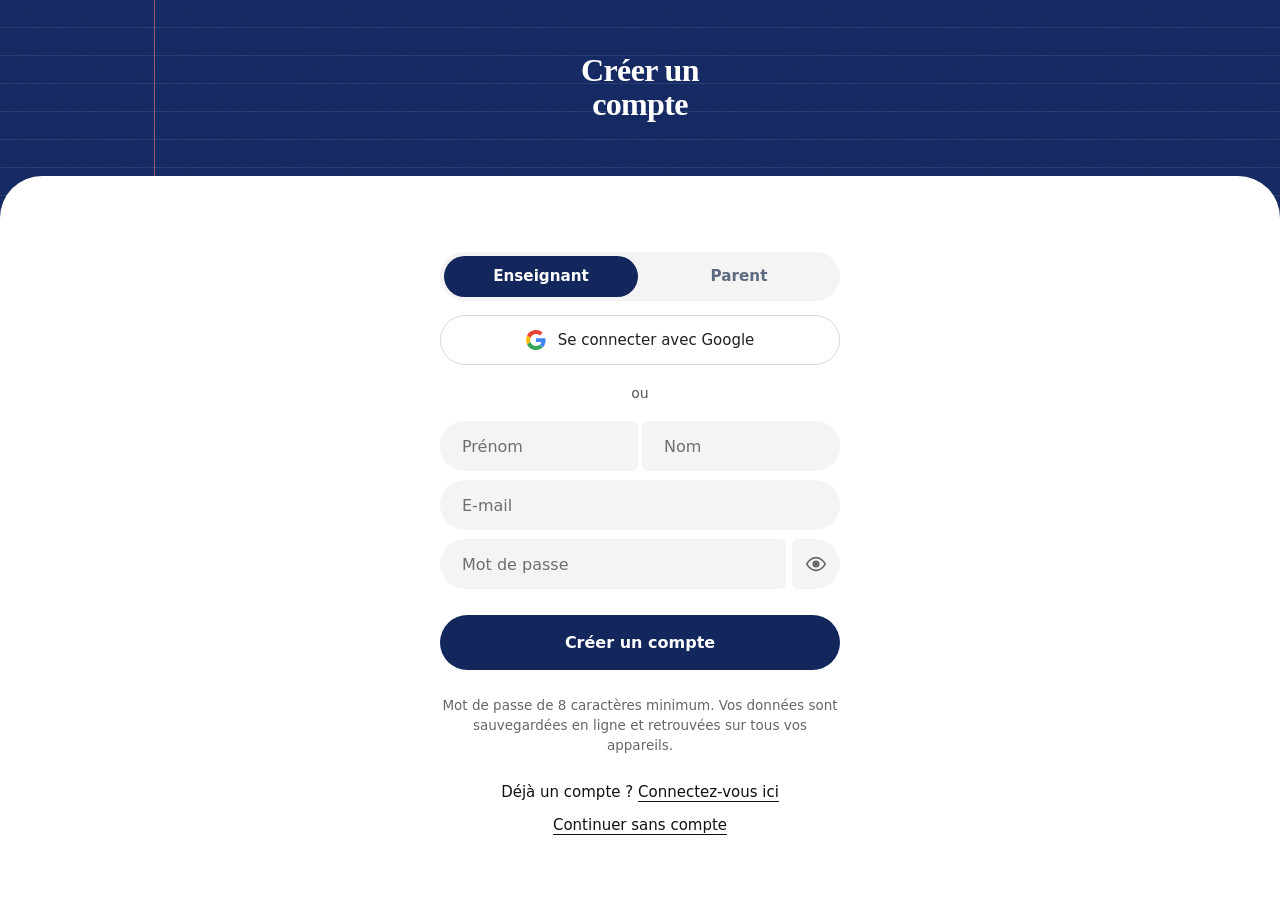
==== commit 89fed4dd: "Add files via upload" ====
--- a/index.html
+++ b/index.html
@@ -110,6 +110,7 @@
 <script src="js/observations.js" defer></script>
 <script src="js/parents.js" defer></script>
 <script src="js/share.js" defer></script>
+<script src="js/recues.js" defer></script>
 <script src="js/saisie.js" defer></script>
 <script src="js/compare.js" defer></script>
 <script src="js/archive.js" defer></script>
--- a/css/style.css
+++ b/css/style.css
@@ -16,10 +16,10 @@
 select,input[type=date],input[type=text],input[type=number],input[type=password],input[type=search],textarea{background:var(--surface);border:1px solid var(--line);border-radius:10px;padding:10px 12px;min-height:44px}
 header select{flex:1;font-weight:700}
 nav{position:fixed;left:50%;right:auto;transform:translateX(-50%);width:calc(100% - 24px);bottom:calc(10px + env(safe-area-inset-bottom,0px));max-width:420px;margin:0;z-index:20;display:flex;gap:2px;padding:7px 8px;background:var(--surface);border:1px solid var(--line);border-radius:999px;box-shadow:0 10px 28px rgba(22,32,46,.18),0 2px 6px rgba(22,32,46,.08)}
-nav button{-webkit-tap-highlight-color:transparent;flex:1;min-width:0;display:flex;flex-direction:column;align-items:center;gap:2px;padding:5px 0;background:none;border:0;border-radius:999px;font-size:.64rem;font-weight:700;color:var(--mute);cursor:pointer}
+nav button{-webkit-tap-highlight-color:transparent;flex:1;min-width:0;display:flex;flex-direction:column;align-items:center;gap:2px;padding:5px 0;background:none;border:0;border-radius:999px;font-size:.75rem;font-weight:700;color:var(--mute);cursor:pointer}
 nav svg{width:19px;height:19px;fill:none;stroke:currentColor;stroke-width:1.8;stroke-linecap:round;stroke-linejoin:round}
-nav button[aria-selected=true]{color:var(--accent);background:var(--bg)}
-nav button[aria-selected=true] svg{stroke-width:2.3}
+nav button[aria-current=page]{color:var(--accent);background:var(--bg)}
+nav button[aria-current=page] svg{stroke-width:2.3}
 :focus-visible{outline:3px solid var(--accent);outline-offset:2px}
 h1{font-size:1.5rem;margin:0;text-transform:capitalize}
 .sub{color:var(--mute);margin:2px 0 12px}
@@ -154,9 +154,9 @@
 }
 .cl-t{display:grid;grid-template-columns:repeat(3,1fr);gap:8px;margin-bottom:10px}
 .cl-t div{background:var(--surface);border:1px solid var(--line);border-radius:14px;padding:10px 4px;text-align:center;display:flex;flex-direction:column;gap:2px}
-.cl-t b{font-size:1.35rem;line-height:1.1}.cl-t span{font-size:.72rem;color:var(--mute);font-weight:700}
+.cl-t b{font-size:1.35rem;line-height:1.1}.cl-t span{font-size:.78rem;color:var(--mute);font-weight:700}
 .cl-sp{display:flex;align-items:flex-end;gap:4px;height:64px}.cl-sp i{flex:1;background:var(--p);border-radius:3px 3px 1px 1px}.cl-sp i.e{height:4px;background:var(--line)}
-.cl-ax{display:flex;justify-content:space-between;font-size:.72rem;color:var(--mute);margin-top:4px}
+.cl-ax{display:flex;justify-content:space-between;font-size:.78rem;color:var(--mute);margin-top:4px}
 .cl-act{display:flex;gap:8px;flex-wrap:wrap;margin:10px 0}
 
 .adlg{position:fixed;inset:0;z-index:100;display:flex;align-items:center;justify-content:center;padding:20px;background:rgba(0,0,0,.55)}
--- a/css/theme.css
+++ b/css/theme.css
@@ -1,9 +1,9 @@
 /* Thème : marine profond, neutres bleutés, cartes arrondies, ombres douces.
    Chargé après style.css : il surcharge couleurs, rayons et ombres. */
 :root{
-  --bg:#F4F6FA;--surface:#FFFFFF;--ink:#12213B;--mute:#66758C;--line:#E4E9F2;
+  --bg:#F4F6FA;--surface:#FFFFFF;--ink:#12213B;--mute:#586880;--line:#E4E9F2;
   --accent:#1E3F8A;--soft:#E8EEFB;
-  --p:#177A55;--pbg:#E1F4EB;--a:#C8374A;--abg:#FCE6E9;--r:#B26A00;--rbg:#FDF1D8;
+  --p:#146B4A;--pbg:#E1F4EB;--a:#B22F42;--abg:#FCE6E9;--r:#8F5500;--rbg:#FDF1D8;
   --shadow:0 6px 22px rgba(18,33,59,.07),0 1px 3px rgba(18,33,59,.05);
   --hero:linear-gradient(135deg,#1E3F8A 0%,#3563C9 100%);
 }
@@ -48,10 +48,13 @@
 
 /* Navigation du bas */
 nav{border-radius:999px;border:1px solid var(--line);box-shadow:0 12px 30px rgba(18,33,59,.16)}
-nav button[aria-selected=true]{background:var(--soft);color:var(--accent)}
+nav button[aria-current=page]{background:var(--soft);color:var(--accent)}
 
 /* Tableaux */
-th{color:var(--mute);font-size:.74rem;font-weight:700;text-transform:uppercase;letter-spacing:.04em}
+th{color:var(--mute);font-size:.78rem;font-weight:700;text-transform:uppercase;letter-spacing:.04em}
 td,th{border-bottom-color:var(--line)}
 .al{border:0}
 .hist small{color:var(--mute)}
+
+/* Accessibilité : respecte le réglage « réduire les animations » de l’appareil */
+@media (prefers-reduced-motion:reduce){*,*::before,*::after{animation-duration:.01ms!important;animation-iteration-count:1!important;transition-duration:.01ms!important;scroll-behavior:auto!important}}
--- a/css/features.css
+++ b/css/features.css
@@ -1,6 +1,6 @@
 /* Styles des fonctions ajoutées : séances du jour, observations */
 .bn{background:var(--rbg);color:var(--r);border-radius:14px;padding:8px 12px;font-weight:700;margin:0 0 10px}
-.tg{display:inline-block;border-radius:999px;padding:1px 9px;font-size:.74rem;font-weight:700}
+.tg{display:inline-block;border-radius:999px;padding:1px 9px;font-size:.78rem;font-weight:700}
 .k-pos{background:var(--pbg);color:var(--p)}
 .k-cmp{background:var(--rbg);color:var(--r)}
 .k-dif{background:var(--abg);color:var(--a)}
@@ -134,7 +134,7 @@
 @media (max-width:359px){
   main{padding-left:10px;padding-right:10px}
   .cl-act{grid-template-columns:1fr}
-  .cl-t b{font-size:1.1rem}.cl-t span{font-size:.66rem}
+  .cl-t b{font-size:1.1rem}.cl-t span{font-size:.75rem}
   .cm-sel{grid-template-columns:1fr}
 }
 @media (min-width:700px){
@@ -187,3 +187,62 @@
 .acard .arole{display:flex;gap:4px;background:#f4f4f4;border-radius:999px;padding:4px;margin:0 0 14px}
 .acard .arole span,.acard .arole a{flex:1;text-align:center;padding:10px 8px;border-radius:999px;font-weight:700;font-size:.95rem;text-decoration:none;color:#5d6b7e}
 .acard .arole span{background:#0d0d0d;color:#fff}
+
+/* Aide intégrée */
+.aide summary{cursor:pointer;font-weight:700;min-height:44px;display:flex;align-items:center}
+.aide p{margin:8px 0;line-height:1.5}
+
+/* Visite guidée : carte au-dessus de la barre du bas, bouton de la barre entouré d'un anneau */
+.tour{position:fixed;left:12px;right:12px;bottom:calc(96px + env(safe-area-inset-bottom,0px));z-index:90;display:flex;justify-content:center;pointer-events:none}
+.tour-c{pointer-events:auto;width:100%;max-width:440px;background:var(--surface);color:var(--ink);border:1px solid var(--line);border-radius:20px;padding:16px;box-shadow:0 12px 34px rgba(18,33,59,.28)}
+.tour-c h2{margin:2px 0 6px;font-size:1.15rem}.tour-c p{margin:0 0 8px;line-height:1.5}
+.tour-n{color:var(--mute);font-size:.8rem;font-weight:700}
+.tour-d{display:flex;gap:6px;margin:10px 0}.tour-d i{width:8px;height:8px;border-radius:50%;background:var(--line)}.tour-d i.on{background:var(--accent);width:20px;border-radius:4px}
+.tour-b{display:flex;gap:8px;align-items:center;justify-content:flex-end;flex-wrap:wrap}.tour-b .lnk{margin-right:auto;min-height:44px}
+.tour-hl{outline:3px solid var(--accent);outline-offset:2px;animation:tourpulse 1.4s ease-in-out infinite}
+@keyframes tourpulse{50%{outline-offset:5px}}
+@media (prefers-reduced-motion:reduce){.tour-hl{animation:none}}
+/* Cahier de textes : sections par mois */
+details.cx-m{background:var(--surface);border:1px solid var(--line);border-radius:12px;margin:0 0 10px;padding:0}
+details.cx-m>summary{display:flex;align-items:center;justify-content:space-between;gap:10px;min-height:46px;padding:8px 12px;cursor:pointer;font-weight:700;list-style:none}
+details.cx-m>summary::-webkit-details-marker{display:none}
+details.cx-m>summary::after{content:"›";flex:none;font-size:1.3rem;color:var(--mute);transition:transform .15s}
+details.cx-m[open]>summary::after{transform:rotate(90deg)}
+details.cx-m>summary small{margin-left:auto;font-weight:600;color:var(--mute)}
+.cx-b{padding:0 12px 10px}
+.cx-b>.card{margin-bottom:8px}
+.cx-sel{flex:none;max-width:112px;min-height:40px;padding:4px 6px;font-size:.85rem}
+
+/* v59 : un graphique ne dépasse jamais la largeur de l'écran, et un double appui ne zoome pas la page */
+.pg,.gr-card,.gr-card>div,.ch,.card,.hm-card{min-width:0;max-width:100%}
+.ch svg{max-width:100%}
+#view{overflow-x:clip}
+html{touch-action:manipulation}
+
+/* v60 : établissements (choix Enseignant / Chef d'établissement, code d'accès) */
+.emode{display:flex;gap:8px;margin:0 0 12px}
+.emode button{flex:1;min-height:46px;padding:0 10px;border:1.5px solid #d8d8d8;border-radius:999px;background:#fff;color:#111;font:inherit;font-size:.95rem;font-weight:700;cursor:pointer}
+.emode button[aria-pressed=true]{background:#0d0d0d;border-color:#0d0d0d;color:#fff}
+.emode button:focus-visible{outline:2px solid #1E3F8A;outline-offset:2px}
+.ecode{display:flex;flex-direction:column;gap:4px;margin-top:12px;padding:14px 16px;border-radius:16px;background:var(--soft);border:1px dashed var(--accent)}
+.ecode span{font-size:.8rem;color:var(--mute)}
+.ecode b{font-size:1.7rem;letter-spacing:.14em;font-variant-numeric:tabular-nums;color:var(--accent);user-select:all}
+
+.elab{margin:2px 0 8px;font-size:.82rem;font-weight:700;color:#555;text-align:left}
+.ehint{margin:-2px 2px 10px;font-size:.78rem;line-height:1.35;color:#666;text-align:left}
+.emode button{min-height:52px;line-height:1.15;font-size:.9rem}
+
+/* v61 : nouvelle année scolaire */
+.rt-k{display:flex;align-items:center;gap:10px;margin:8px 0;font:inherit;line-height:1.3}
+.rt-k input{width:20px;height:20px;flex:none}
+.rt-s{margin-top:6px;max-height:260px;overflow:auto;border-top:1px solid var(--line)}
+.rt-card{border:1.5px solid var(--accent)}
+
+.eintro{display:block;margin:0 0 14px;text-align:left;font-size:13.5px;line-height:20px;color:#666}.eintro b{color:#111}
+.aterms[hidden]{display:none}
+
+/* v81 : lignes du programme lisibles (le texte de la leçon prend toute la largeur, mois et « Retirer » dessous) */
+.pg-li{flex-wrap:wrap;gap:6px 8px}
+.pg-li .pgl{flex:1 1 100%}
+.pg-li .cx-sel{flex:1 1 0;max-width:none;min-width:0;padding:4px 30px 4px 10px;background-position:right 10px center}
+.pg-li button{flex:none}
--- a/css/charts.css
+++ b/css/charts.css
@@ -226,7 +226,7 @@
 .ch-cell { fill: var(--ch-soft); opacity: 0; cursor: pointer; transition: opacity 0.4s ease; }
 .ch-cell.is-in { opacity: 1; }
 .ch-cell:hover, .ch-cell.is-sel { stroke: var(--ch-ink); stroke-width: 1.5; }
-.ch-scale { display: flex; align-items: center; justify-content: flex-end; gap: 5px; margin-top: 12px; font-size: 0.6875rem; color: var(--ch-muted); }
+.ch-scale { display: flex; align-items: center; justify-content: flex-end; gap: 5px; margin-top: 12px; font-size: 0.75rem; color: var(--ch-muted); }
 .ch-scale i { width: 12px; height: 12px; border-radius: 4px; background: var(--ch-soft); }
 
 /* ---------- Entonnoir ---------- */
--- a/css/graphiques.css
+++ b/css/graphiques.css
@@ -20,7 +20,7 @@
 .gr-kpi-v{display:flex;align-items:baseline;gap:5px;margin-top:4px;font-size:1.7rem;font-weight:700;line-height:1.1;letter-spacing:-.03em;font-variant-numeric:tabular-nums}
 .gr-kpi-v small{font-size:.8rem;font-weight:600;letter-spacing:0;color:var(--mute)}
 .gr-kpi-f{display:flex;flex-direction:column;align-items:flex-start;gap:6px;margin-top:8px}
-.gr-kpi-d{display:inline-block;white-space:nowrap;padding:2px 9px;border-radius:999px;font-size:.74rem;font-weight:700;background:var(--pbg);color:var(--p)}
+.gr-kpi-d{display:inline-block;white-space:nowrap;padding:2px 9px;border-radius:999px;font-size:.78rem;font-weight:700;background:var(--pbg);color:var(--p)}
 .gr-kpi-d.neg{background:var(--abg);color:var(--a)}
 .gr-kpi-s{width:100%;max-width:120px}
 .gr-card{min-width:0;overflow:hidden}
--- a/css/liste.css
+++ b/css/liste.css
@@ -0,0 +1,18 @@
+/* Listes repliables (js/liste.js) : aperçu de quelques lignes + bouton « Voir la liste complète » */
+.fold-more{display:flex;align-items:center;justify-content:center;gap:10px;flex-wrap:wrap;width:100%;min-height:46px;margin:6px 0 14px;padding:8px 14px;border:1.5px dashed var(--line);border-radius:12px;background:var(--surface);color:var(--accent);font:inherit;font-weight:700;cursor:pointer}
+.fold-more small{font-size:.82rem;font-weight:600;color:var(--mute)}
+.fold-more::after{content:"›";font-size:1.3rem;line-height:1;margin-left:2px}
+.fold-more:active{background:var(--soft,var(--bg))}
+.fold-more[hidden]{display:none}
+.fold-in+.fold-more::after{content:none}
+.fold-h{display:none}
+@media screen{
+  .fold:not(.open):not(.off) .fold-x{display:none}
+  .fold.open:not(.fold-in){position:fixed;inset:0;z-index:35;overflow-y:auto;overscroll-behavior:contain;background:var(--bg);color:var(--ink);padding:0 max(14px,calc((100vw - 640px)/2)) calc(28px + env(safe-area-inset-bottom,0px))}
+  .fold.open:not(.fold-in)>.fold-h{display:flex;position:sticky;top:0;z-index:5;align-items:center;justify-content:space-between;gap:10px;margin:0 0 12px;padding:calc(10px + env(safe-area-inset-top,0px)) 0 10px;background:var(--bg);border-bottom:1px solid var(--line)}
+  .fold-h b{min-width:0;font-size:1.05rem;overflow-wrap:anywhere}
+  .fold-h .btn{flex:none;min-height:40px;padding:6px 16px}
+  .fold.open:not(.fold-in)>.scroll,.fold.open:not(.fold-in)>table{background:var(--surface);border:1px solid var(--line);border-radius:12px;padding:6px 8px}
+}
+body.fold-lock{overflow:hidden}
+@media print{.fold-more,.fold-h{display:none !important}}
--- a/css/carnet.css
+++ b/css/carnet.css
@@ -0,0 +1,65 @@
+/* Classe Master v62 — « Carnet d'appel »
+   Encre marine, les stylos du professeur (rouge de correction, surligneur jaune, craie verte) et un papier froid.
+   Fichier partagé par l'application, la page Administration et l'espace parents : couleurs, titres, cartes, boutons, champs. */
+:root{
+  --bg:#F3F5FA;--surface:#FFFFFF;--ink:#0F1E45;--mute:#56637F;--line:#E0E5EF;
+  --accent:#1C3F9E;--soft:#E8EDFA;--on-accent:#FFFFFF;
+  --p:#14794E;--pbg:#DDF3E8;--on-p:#FFFFFF;           /* craie verte : présent */
+  --a:#C62A41;--abg:#FCE4E8;--on-a:#FFFFFF;           /* stylo rouge : absent */
+  --r:#7A5800;--rbg:#FFF1B8;                          /* surligneur : retard */
+  --hi:#FFD23F;--on-hi:#2B2100;
+  --hero:#14275C;
+  --shadow:0 1px 2px rgba(15,30,69,.05),0 10px 26px -14px rgba(15,30,69,.28);
+  --serif:"Fraunces","Iowan Old Style","Charter","Georgia","Noto Serif",serif;
+  --rs:12px;--rm:16px;--rl:24px;
+}
+@media (prefers-color-scheme:dark){:root:not([data-theme="light"]){
+  --bg:#0A1020;--surface:#121A33;--ink:#EAF0FF;--mute:#9AA8C7;--line:#222D4A;
+  --accent:#9DB6FF;--soft:#1A2548;--on-accent:#0A1020;
+  --p:#5BD39A;--pbg:#12392B;--on-p:#06281B;
+  --a:#FF8A98;--abg:#3F1D27;--on-a:#2A0A10;
+  --r:#FFD76A;--rbg:#3D3210;
+  --hi:#FFD23F;--on-hi:#2B2100;--hero:#101B40;
+  --shadow:0 1px 2px rgba(0,0,0,.3),0 10px 26px -14px rgba(0,0,0,.6);
+}}
+:root[data-theme="dark"]{
+  --bg:#0A1020;--surface:#121A33;--ink:#EAF0FF;--mute:#9AA8C7;--line:#222D4A;
+  --accent:#9DB6FF;--soft:#1A2548;--on-accent:#0A1020;
+  --p:#5BD39A;--pbg:#12392B;--on-p:#06281B;
+  --a:#FF8A98;--abg:#3F1D27;--on-a:#2A0A10;
+  --r:#FFD76A;--rbg:#3D3210;
+  --hi:#FFD23F;--on-hi:#2B2100;--hero:#101B40;
+  --shadow:0 1px 2px rgba(0,0,0,.3),0 10px 26px -14px rgba(0,0,0,.6);
+}
+
+html{-webkit-font-smoothing:antialiased;text-size-adjust:100%}
+body{background:var(--bg);color:var(--ink)}
+
+/* Titres : un serif chaleureux (carnet), le reste en sans-serif lisible */
+h1{font-family:var(--serif);font-weight:700;letter-spacing:-.015em;line-height:1.15;text-transform:none}
+h1::first-letter{text-transform:uppercase}
+h2{letter-spacing:-.005em}
+
+/* Cartes : filet fin, sans ombre lourde */
+.card{background:var(--surface);border:1px solid var(--line);border-radius:var(--rm);box-shadow:none}
+
+/* Boutons */
+.btn{background:var(--accent);color:var(--on-accent);border:0;border-radius:14px;min-height:46px;padding:11px 20px;font-weight:700;box-shadow:none;transition:transform .12s ease,background .12s ease,opacity .12s ease}
+.btn:active{transform:scale(.97)}
+.btn:disabled{opacity:.55}
+.btn.ghost{background:var(--soft);color:var(--accent);border:0}
+
+/* Champs */
+select,input[type=date],input[type=text],input[type=number],input[type=password],input[type=search],input[type=email],textarea{
+  background:var(--surface);color:var(--ink);border:1.5px solid var(--line);border-radius:14px;transition:border-color .12s ease,box-shadow .12s ease}
+select:focus,input:focus,textarea:focus{outline:0;border-color:var(--accent);box-shadow:0 0 0 3px color-mix(in srgb,var(--accent) 22%,transparent)}
+select{-webkit-appearance:none;appearance:none;padding-right:40px;
+  background-image:url("data:image/svg+xml;utf8,<svg xmlns='http://www.w3.org/2000/svg' width='16' height='16' viewBox='0 0 24 24' fill='none' stroke='%2356637F' stroke-width='2.4' stroke-linecap='round' stroke-linejoin='round'><path d='m6 9 6 6 6-6'/></svg>");
+  background-repeat:no-repeat;background-position:right 14px center}
+:root[data-theme="dark"] select{background-image:url("data:image/svg+xml;utf8,<svg xmlns='http://www.w3.org/2000/svg' width='16' height='16' viewBox='0 0 24 24' fill='none' stroke='%239AA8C7' stroke-width='2.4' stroke-linecap='round' stroke-linejoin='round'><path d='m6 9 6 6 6-6'/></svg>")}
+@media (prefers-color-scheme:dark){:root:not([data-theme="light"]) select{background-image:url("data:image/svg+xml;utf8,<svg xmlns='http://www.w3.org/2000/svg' width='16' height='16' viewBox='0 0 24 24' fill='none' stroke='%239AA8C7' stroke-width='2.4' stroke-linecap='round' stroke-linejoin='round'><path d='m6 9 6 6 6-6'/></svg>")}}
+:focus-visible{outline:3px solid var(--accent);outline-offset:2px}
+input[type=checkbox],input[type=radio]{accent-color:var(--accent)}
+/* En-têtes à boutons (page Administration) : boutons compacts, retour à la ligne propre */
+.top{flex-wrap:wrap}
+.top .btn{min-height:38px;padding:8px 14px;font-size:.88rem}
--- a/css/design.css
+++ b/css/design.css
@@ -0,0 +1,137 @@
+/* Classe Master v62 — « Carnet d'appel » : habillage de l'application (accueil, appel, classe, bilan, navigation).
+   Chargé en dernier, après carnet.css : il remplace les anciens styles sans toucher au fonctionnement. */
+
+/* ---------- Page et en-tête ---------- */
+main{padding-top:4px}
+header{flex-wrap:wrap;gap:8px;margin-bottom:8px}
+header select,header input[type=date]{min-height:46px}
+header select{flex:1 1 0;min-width:0;font-weight:700}
+header input[type=date]{flex:0 0 auto}
+.dchips{flex:1 0 100%;display:flex;gap:6px}
+.dchip{min-height:34px;padding:0 14px;border:1.5px solid var(--line);border-radius:999px;background:var(--surface);color:var(--mute);font:inherit;font-size:.82rem;font-weight:700;cursor:pointer;transition:background .12s,border-color .12s,color .12s}
+.dchip[aria-pressed=true]{background:var(--hi);border-color:var(--hi);color:var(--on-hi)}
+.sub{color:var(--mute)}
+
+/* Bandeau « mode invité » : une ligne discrète */
+.gban{gap:8px;padding:5px 5px 5px 14px;border-radius:999px;background:var(--rbg);border:1px solid color-mix(in srgb,var(--r) 30%,transparent);color:var(--r);font-size:.78rem;font-weight:600;line-height:1.25;margin-bottom:8px}
+.gban span{flex:1;min-width:0}
+.gban .btn{min-height:30px;padding:4px 14px;border-radius:999px;font-size:.78rem;background:var(--ink);color:var(--bg)}
+
+/* ---------- Navigation du bas ---------- */
+nav{background:color-mix(in srgb,var(--surface) 90%,transparent);-webkit-backdrop-filter:blur(14px);backdrop-filter:blur(14px);border:1px solid var(--line);box-shadow:0 14px 34px -12px rgba(15,30,69,.38);padding:6px}
+nav button{color:var(--mute);font-weight:600;transition:background .15s ease,color .15s ease}
+nav button[aria-current=page]{background:var(--ink);color:var(--bg)}
+
+/* ---------- Accueil : la page de cahier ---------- */
+.hm-hero{background-color:var(--hero);background-image:
+    linear-gradient(90deg,transparent 33px,rgba(255,110,128,.6) 33px,rgba(255,110,128,.6) 34.5px,transparent 34.5px),
+    repeating-linear-gradient(180deg,transparent 0 27px,rgba(255,255,255,.08) 27px 28px);
+  border-radius:var(--rl);padding:20px 20px 18px 50px;box-shadow:0 22px 44px -22px rgba(15,30,69,.7)}
+.hm-hero::before,.hm-hero::after{display:none}
+.hm-date{font-size:.74rem;letter-spacing:.08em;text-transform:uppercase;opacity:.8}
+.hm-hi{font-family:var(--serif);font-size:2rem;letter-spacing:-.02em;margin:6px 0 8px}
+.hm-cl{display:inline-block;padding:2px 10px;border-radius:6px;background:var(--hi);color:var(--on-hi);font-weight:800;font-size:.9rem;transform:rotate(-1.2deg)}
+.rt{stroke:rgba(255,255,255,.22)}.rp{stroke:var(--hi)}
+.rv{font-family:var(--serif);font-size:1.3rem}
+.hm-cta{background:var(--hi);color:var(--on-hi);border-radius:14px;min-height:48px;font-weight:800;box-shadow:none;transition:transform .12s}
+.hm-cta:active{transform:scale(.97)}
+.hm-card{border-radius:var(--rm);box-shadow:none;padding:16px}
+.hm-h{font-size:.74rem;letter-spacing:.08em;text-transform:uppercase;color:var(--mute);font-weight:800}
+.wd.dn i{background:var(--p);border:2px solid var(--p);color:var(--on-p)}
+.wd.td i{border:2px solid var(--hi);background:var(--hi);color:var(--on-hi);font-weight:800}
+.hm-tile,.cl-t div{border-radius:var(--rm);box-shadow:none;border:1px solid var(--line);background:var(--surface)}
+.hm-tile b,.cl-t b,.rate{font-family:var(--serif);font-variant-numeric:lining-nums tabular-nums;letter-spacing:-.02em}
+.hm-tile b{font-size:1.7rem}
+.hm-tile span,.cl-t span{text-transform:uppercase;letter-spacing:.06em;font-size:.66rem}
+.cc{border-radius:var(--rm);border:1.5px solid var(--line);box-shadow:none}
+.cc.on{border-color:var(--accent);box-shadow:0 0 0 3px color-mix(in srgb,var(--accent) 16%,transparent)}
+.cc.add{border:1.5px dashed var(--line)}
+.rt-card{border:1.5px solid var(--hi);background:color-mix(in srgb,var(--hi) 10%,var(--surface))}
+
+/* ---------- Écran d'appel : compteurs fixes, lignes compactes ---------- */
+.count{display:grid;grid-template-columns:repeat(4,1fr);gap:6px}
+.count div{display:flex;flex-direction:column;align-items:center;border-radius:12px;padding:6px 2px;font-size:.62rem;font-weight:800;letter-spacing:.05em;text-transform:uppercase}
+.count b{font-family:var(--serif);font-size:1.4rem;letter-spacing:-.02em;font-variant-numeric:lining-nums}
+.cp{background:var(--pbg);color:var(--p)}.ca{background:var(--abg);color:var(--a)}.cr{background:var(--rbg);color:var(--r)}.cn{background:var(--line);color:var(--mute)}
+.ap-count{position:sticky;top:0;z-index:6;margin:6px -14px 10px;padding:8px 14px 8px;background:color-mix(in srgb,var(--bg) 90%,transparent);-webkit-backdrop-filter:blur(10px);backdrop-filter:blur(10px)}
+.ap-prog{grid-column:1/-1;position:relative;height:4px;border-radius:2px;background:var(--line);overflow:hidden}
+.ap-prog::after{content:"";position:absolute;inset:0 auto 0 0;width:var(--pg,0%);background:var(--p);border-radius:2px;transition:width .25s ease}
+
+.row{display:grid;grid-template-columns:minmax(0,1fr) auto;align-items:center;gap:6px 10px;padding:9px 10px 9px 12px;margin-bottom:6px;border:1px solid var(--line);border-left:5px solid var(--line);border-radius:14px;box-shadow:none;background:var(--surface)}
+.row.p{border-left-color:var(--p)}.row.a{border-left-color:var(--a);background:var(--abg)}.row.r{border-left-color:var(--hi);background:var(--rbg)}
+.row .nm{display:flex;align-items:center;gap:8px;min-width:0;margin:0;font-weight:600;line-height:1.2}
+.row .nt{min-width:0;overflow-wrap:break-word;hyphens:auto}
+.ini{flex:none;width:30px;height:30px;border-radius:50%;display:grid;place-items:center;background:var(--soft);color:var(--accent);font-size:.68rem;font-weight:800;letter-spacing:.02em}
+.row.p .ini{background:var(--pbg);color:var(--p)}.row.a .ini{background:color-mix(in srgb,var(--a) 16%,transparent);color:var(--a)}.row.r .ini{background:color-mix(in srgb,var(--hi) 55%,transparent);color:var(--on-hi)}
+.row .seg{display:flex;gap:4px}
+.row .seg button{min-height:40px;min-width:0;padding:0 8px;border:1.5px solid var(--line);border-radius:12px;background:var(--surface);color:var(--ink);font-size:.77rem;font-weight:700;transition:background .12s,color .12s,border-color .12s,transform .1s}
+.row .seg button:active{transform:scale(.94)}
+.row .seg button[aria-pressed=true].p{background:var(--p);border-color:var(--p);color:var(--on-p)}
+.row .seg button[aria-pressed=true].a{background:var(--a);border-color:var(--a);color:var(--on-a)}
+.row .seg button[aria-pressed=true].r{background:var(--hi);border-color:var(--hi);color:var(--on-hi)}
+.row>:nth-child(n+3){grid-column:1/-1}
+@media (max-width:349px){.row{grid-template-columns:minmax(0,1fr)}.row .seg button{flex:1}}
+
+/* ---------- Page d'une classe : l'essentiel d'abord ---------- */
+.cl-act{grid-template-columns:repeat(2,minmax(0,1fr));gap:10px;margin:12px 0}
+.cl-main{border-radius:var(--rm);min-height:60px;font-size:1.05rem;background:var(--accent);color:var(--on-accent)}
+.cl-tile{border-radius:var(--rm);box-shadow:none;border:1.5px solid var(--line);background:var(--surface);transition:transform .12s,border-color .12s}
+.cl-tile:active{transform:scale(.97)}
+.cl-more{grid-column:1/-1;display:flex;flex-wrap:wrap;gap:8px}
+.cl-chip{display:inline-flex;align-items:center;gap:8px;min-height:40px;padding:0 14px;border:0;border-radius:999px;background:var(--soft);color:var(--accent);font:inherit;font-size:.85rem;font-weight:700;cursor:pointer;transition:transform .12s}
+.cl-chip:active{transform:scale(.96)}
+.cl-chip svg{width:18px;height:18px;flex:none}
+
+/* ---------- Listes, tableaux, aide « ? », états vides ---------- */
+.hist{border-radius:14px;box-shadow:none;border:1px solid var(--line);padding:12px 14px}
+th{letter-spacing:.06em}
+.hp{display:block;margin:0 0 10px}
+.hp summary{list-style:none;cursor:pointer;display:inline-flex;align-items:center;gap:8px;color:var(--accent);font-weight:700;font-size:.85rem;min-height:32px}
+.hp summary::-webkit-details-marker{display:none}
+.hp summary::before{content:"?";display:inline-grid;place-items:center;width:22px;height:22px;border-radius:50%;background:var(--soft);color:var(--accent);font-weight:800;font-size:.8rem}
+.hp[open] summary::before{content:"×"}
+.hp p{margin:6px 0 0;color:var(--mute);font-size:.88rem;line-height:1.45}
+.empty{padding:34px 16px;border:1.5px dashed var(--line);border-radius:var(--rl);color:var(--mute)}
+.empty::before{content:"";display:block;width:54px;height:54px;margin:0 auto 14px;background:var(--accent);opacity:.75;
+  -webkit-mask:url("data:image/svg+xml;utf8,<svg xmlns='http://www.w3.org/2000/svg' viewBox='0 0 48 48' fill='none' stroke='black' stroke-width='2.4' stroke-linecap='round' stroke-linejoin='round'><rect x='9' y='5' width='30' height='38' rx='5'/><path d='M16 5v38M22 16h11M22 23h11M22 30h7'/></svg>") center/contain no-repeat;
+  mask:url("data:image/svg+xml;utf8,<svg xmlns='http://www.w3.org/2000/svg' viewBox='0 0 48 48' fill='none' stroke='black' stroke-width='2.4' stroke-linecap='round' stroke-linejoin='round'><rect x='9' y='5' width='30' height='38' rx='5'/><path d='M16 5v38M22 16h11M22 23h11M22 30h7'/></svg>") center/contain no-repeat}
+.empty .btn{margin-top:12px}
+#toast{border-radius:16px}
+
+/* ---------- Connexion et inscription : même carnet ---------- */
+.authpage{--hd:#14275C;--c1:#FFD23F;--c2:#2E9E73}
+.ahead{background-color:var(--hd);background-image:
+    linear-gradient(90deg,transparent 12%,rgba(255,110,128,.55) 12%,rgba(255,110,128,.55) calc(12% + 1.5px),transparent calc(12% + 1.5px)),
+    repeating-linear-gradient(180deg,transparent 0 27px,rgba(255,255,255,.08) 27px 28px)}
+.ahead i{display:none}
+.ahead h1{font-family:var(--serif);letter-spacing:-.02em}
+.acard .abtn,.adbox .abtn{background:#14275C}
+.abtn:hover{background:#1C3F9E}
+.emode button[aria-pressed=true]{background:#14275C;border-color:#14275C}
+.adico{background:var(--pbg)}
+
+/* Cases à cocher et boutons radio aux couleurs de l'application ; bascule Enseignant / Parent en marine */
+input[type=checkbox],input[type=radio]{accent-color:var(--accent)}
+.acard .arole span{background:#14275C}
+.acard .ai:focus,.acard .ai:focus-visible{box-shadow:inset 0 0 0 2px #14275C}
+
+/* v63 : barre d'état de synchronisation (ligne qui se remplit) */
+.sync{height:5px;border-radius:99px;background:var(--line);overflow:hidden;margin:2px 2px 14px;font-size:0;line-height:0}
+.sync i{display:block;height:100%;width:0;border-radius:inherit;background:var(--p);transition:width .7s ease,background-color .3s}
+.sync.on i{width:100%}
+.sync.busy i{width:35%;background:var(--accent)}
+.sync.busy:not(.det) i{animation:syncGo 1.3s ease-in-out infinite alternate}
+@keyframes syncGo{from{transform:translateX(-5%)}to{transform:translateX(185%)}}
+@media (prefers-reduced-motion:reduce){.sync.busy:not(.det) i{animation:none;width:50%}}
+
+/* v66 : sur téléphone, le nom prend toute la largeur et les 3 boutons passent dessous (plus de noms coupés en plein mot) */
+@media (max-width:480px){
+  .row{grid-template-columns:minmax(0,1fr)}
+  .row>*{min-width:0;max-width:100%}
+  .row input,.row select{min-width:0;max-width:100%}
+  .row .seg button{flex:1;min-height:44px}
+  .row .nt{hyphens:none}
+}
+/* le badge d'absences reste d'un seul bloc, sous le nom */
+.row .al{display:block;width:fit-content;margin:4px 0 0;white-space:nowrap;hyphens:none}
+.row .mot{min-width:0}.row .mot select,.row .mot input{flex:1 1 0;min-width:0;width:auto}
